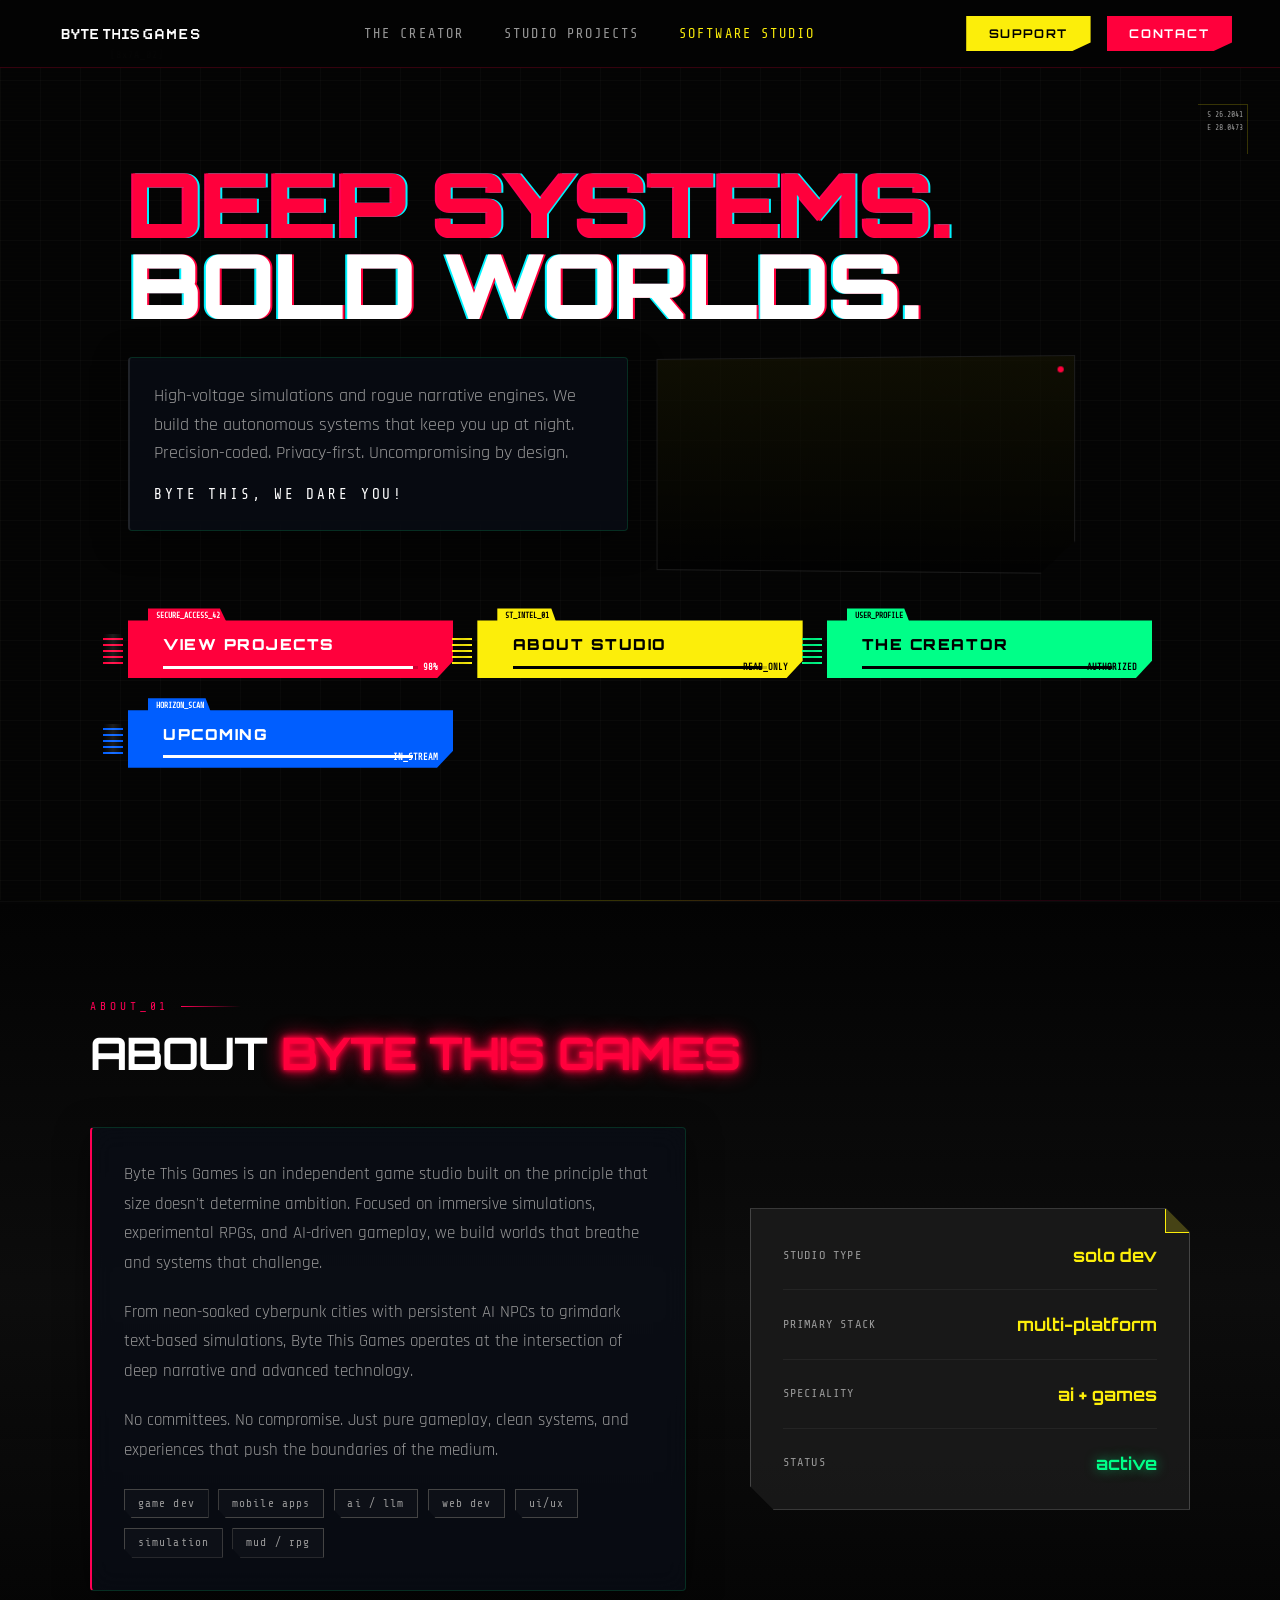
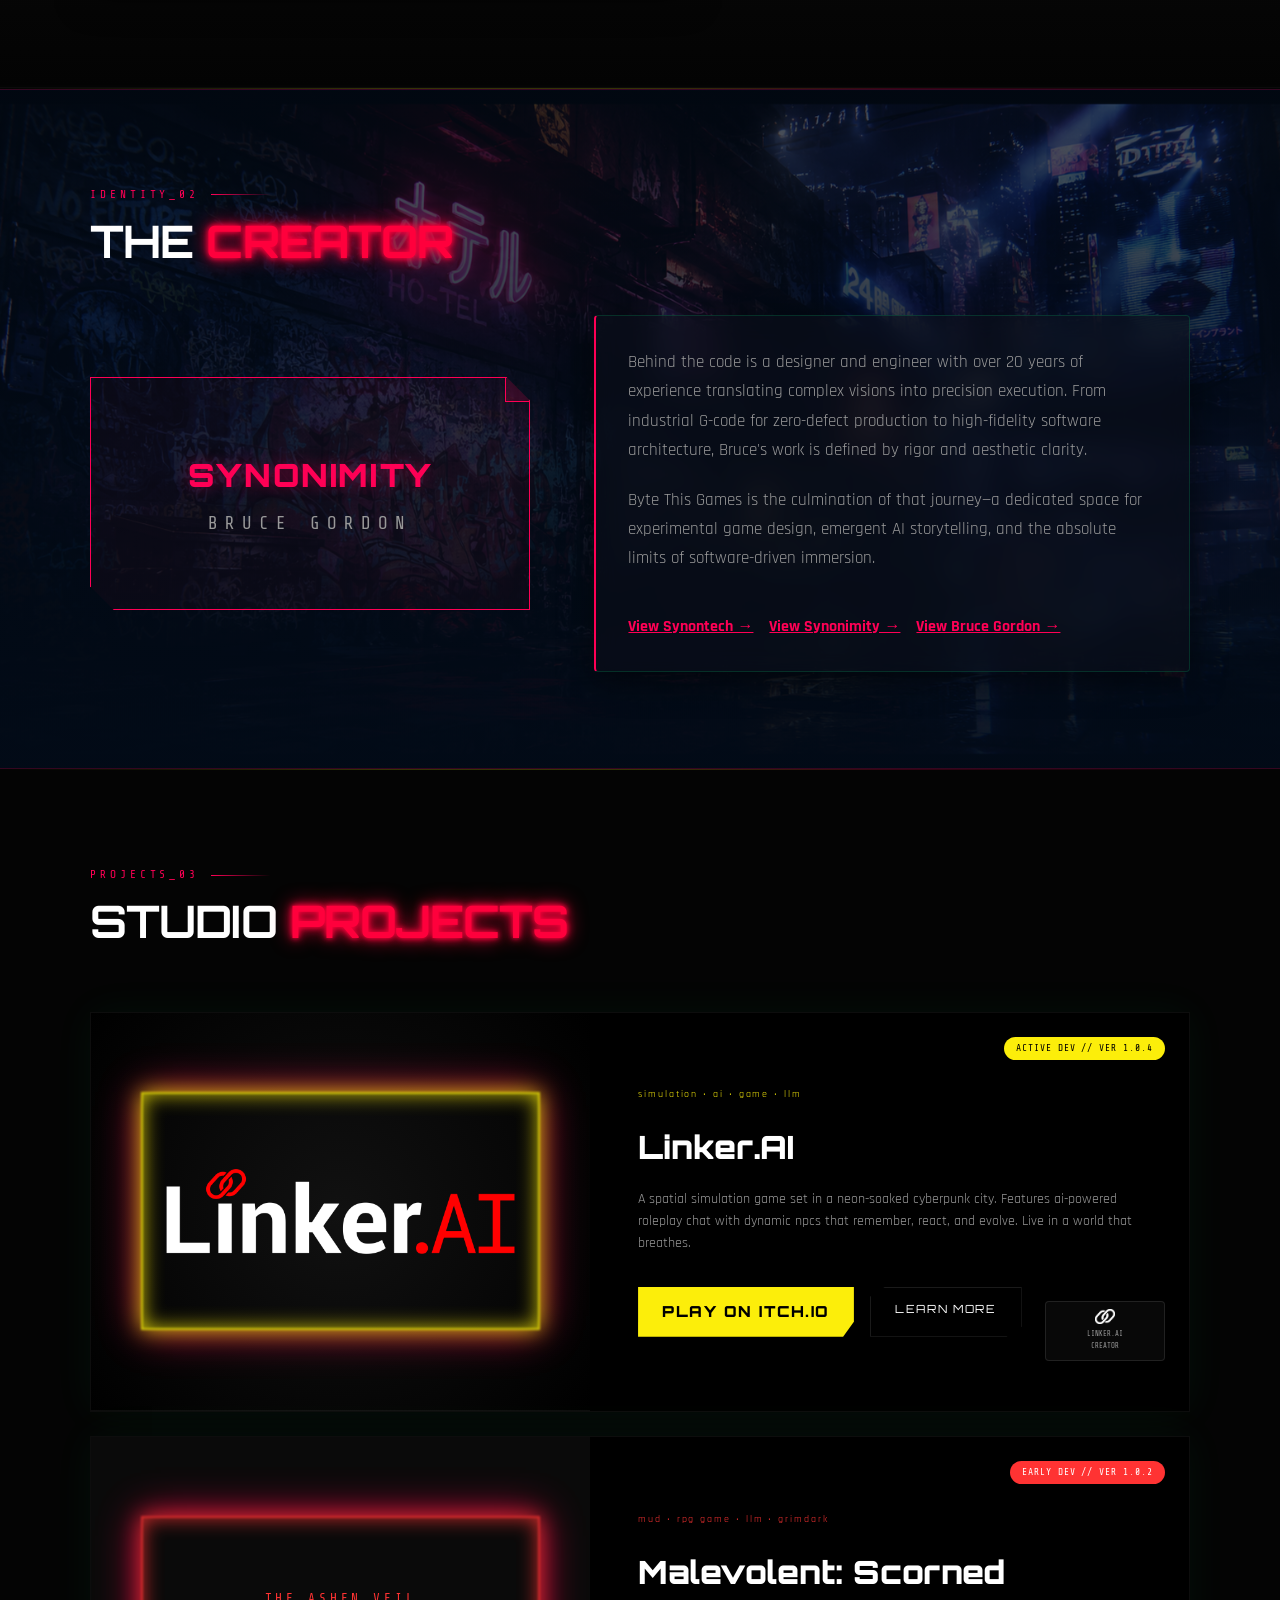
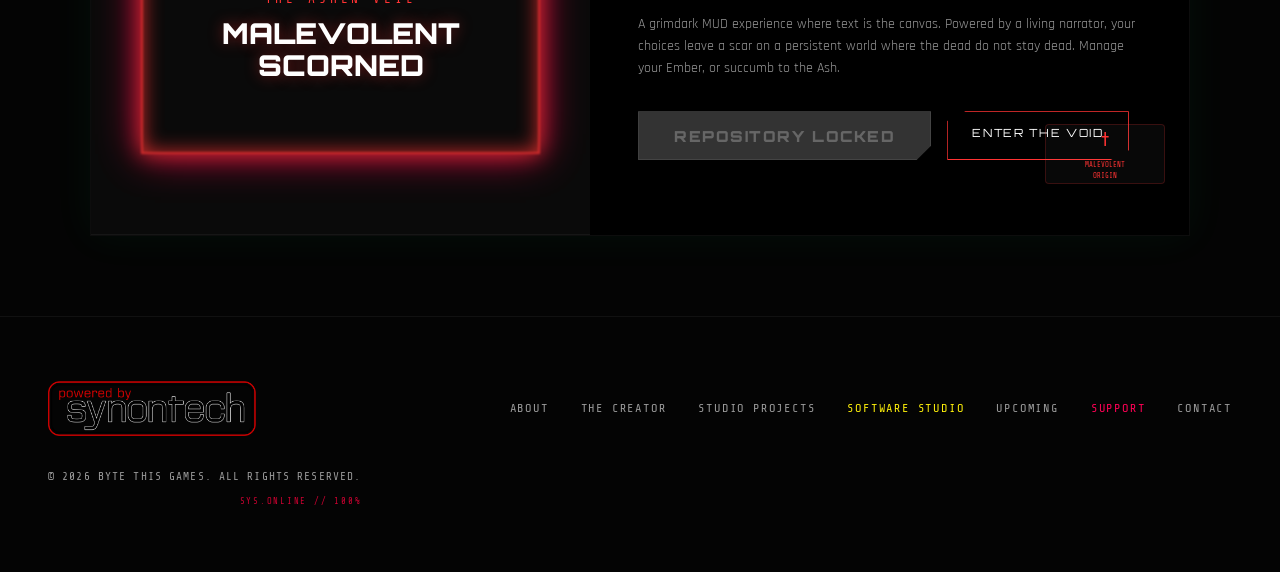
==== index.html @ be879a98 "refactor: replace site logo in footers with Synontech powered-by badge" ====
<!DOCTYPE html>
<html lang="en">

<head>
  <meta charset="UTF-8">
  <meta name="viewport" content="width=device-width, initial-scale=1.0">
  <meta name="description"
    content="Byte This Games is an independent game studio crafting immersive simulations and experimental digital experiences.">
  <meta name="robots" content="index, follow">
  <meta name="google-site-verification" content="googlec090cfde6ae936a4">
  <meta name="theme-color" content="#ff003c">
  <link rel="canonical" href="https://bytethisgames.github.io/">

  <!-- Open Graph / Facebook -->
  <meta property="og:type" content="website">
  <meta property="og:url" content="https://bytethisgames.github.io/">
  <meta property="og:title" content="Byte This Games | immersive digital experiences">
  <meta property="og:description"
    content="Independent game studio crafting immersive simulations and experimental digital experiences.">
  <meta property="og:image" content="https://bytethisgames.github.io/assets/Byte_This/Byte%20This%20Games%20Logo.png">

  <!-- Twitter -->
  <meta property="twitter:card" content="summary_large_image">
  <meta property="twitter:url" content="https://bytethisgames.github.io/">
  <meta property="twitter:title" content="Byte This Games | immersive digital experiences">
  <meta property="twitter:description"
    content="Independent game studio crafting immersive simulations and experimental digital experiences.">
  <meta property="twitter:image" content="https://bytethisgames.github.io/assets/Byte_This/Byte%20This%20Games%20Logo.png">

  <title>Byte This Games | immersive digital experiences</title>

  <script type="application/ld+json">
  {
    "@context": "https://schema.org",
    "@type": "Organization",
    "name": "Byte This Games",
    "url": "https://bytethisgames.github.io/",
    "logo": "https://bytethisgames.github.io/assets/Byte_This/Byte%20This%20Games%20Logo.png",
    "sameAs": [
      "https://github.com/synontechsa-hub",
      "https://ko-fi.com/synonimity",
      "https://www.patreon.com/c/synontech"
    ]
  }
  </script>
  <script type="application/ld+json">
  {
    "@context": "https://schema.org",
    "@type": "WebSite",
    "name": "Byte This Games",
    "url": "https://bytethisgames.github.io/",
    "description": "Independent game studio crafting immersive simulations and experimental digital experiences."
  }
  </script>

  <!-- Favicon -->
  <link rel="icon" type="image/png" href="assets/Byte_This/Byte%20This%20Games%20Favicon.png">

  <!-- Fonts -->
  <link
    href="https://fonts.googleapis.com/css2?family=Orbitron:wght@400;600;700;900&family=Rajdhani:wght@300;400;500;600&family=Share+Tech+Mono&display=swap"
    rel="stylesheet">

  <!-- Styles (order matters — variables must load first) -->
  <link rel="stylesheet" href="css/variables.css">
  <link rel="stylesheet" href="css/base.css">
  <link rel="stylesheet" href="css/animations.css">
  <link rel="stylesheet" href="css/nav.css">
  <link rel="stylesheet" href="css/hero.css">
  <link rel="stylesheet" href="css/about.css">
  <link rel="stylesheet" href="css/portfolio.css">
  <link rel="stylesheet" href="css/future.css">
  <link rel="stylesheet" href="css/footer.css">
</head>

<body>

  <!-- Global HUD Overlay -->
  <div class="global-hud-container">
    <div class="hud-frame top-right"><span id="user-coords">S 26.2041<br>E 28.0473</span></div>
  </div>

  <!-- Graffiti Decals -->
  <img src="assets/graffiti_pink.png" alt="" class="graffiti-decal graffiti-1">
  <img src="assets/graffiti_yellow.png" alt="" class="graffiti-decal graffiti-2">
  <!-- ══════════════════════════════════════════════
     NAV
═══════════════════════════════════════════════ -->
  <nav>
    <a href="#hero" class="nav-logo">
      <img src="assets/Byte_This/Byte%20This%20Games%20Wordmark%20-%20White%20Text.svg" alt="Byte This Games" class="nav-logo-img" style="height: 22px;">
    </a>

    <ul class="nav-links" id="nav-links">
      <li><a href="#creator">the creator</a></li>
      <li><a href="#portfolio">studio projects</a></li>
      <li><a href="https://synontech.vercel.app/" target="_blank" rel="noopener" style="color: var(--neon-yellow);">software studio</a></li>
      <li class="mobile-only"><a href="https://ko-fi.com/synonimity#" target="_blank" rel="noopener" style="color: var(--neon-yellow);">support</a></li>
      <li class="mobile-only"><a href="#" class="contact-link" style="color: var(--neon-red);">contact</a></li>
    </ul>

    <div class="nav-actions">
      <a href="https://ko-fi.com/synonimity#" target="_blank" rel="noopener" class="nav-cta support-link" style="background: var(--neon-yellow); color: #000; margin-right: 1rem;">support</a>
      <a href="#" class="nav-cta contact-link">contact</a>
    </div>

    <button class="nav-hamburger" id="nav-hamburger" aria-label="Toggle navigation" aria-expanded="false">☰</button>
  </nav>

  <!-- ══════════════════════════════════════════════
     HERO (TACTICAL HUD VERSION)
═══════════════════════════════════════════════ -->
  <section id="hero">
    <div class="hero-grid-bg"></div>
    <div class="hero-data-stream"></div>

    <div class="hero-labels">
      <div class="hud-label top-center">[SYSTEM_ACTIVE] INDEPENDENT DIGITAL STUDIO // EST. 2024</div>
      <div class="hud-label top-left-inner">[8x7A_02]</div>
    </div>

    <div class="hero-content">

      <h1 class="hero-title" data-text="DEEP SYSTEMS. BOLD WORLDS.">
        <span class="line1">DEEP SYSTEMS.</span>
        <span class="line2">BOLD WORLDS.</span>
      </h1>

      <div class="hero-middle-row">
        <div class="hero-desc-block glass-panel" style="padding: 1.5rem;">
          <p class="hero-sub">High-voltage simulations and rogue narrative engines. We build the autonomous systems that keep you up at night. Precision-coded. Privacy-first. Uncompromising by design.</p>
          <p class="hero-manifesto">BYTE THIS, WE DARE YOU!</p>
        </div>

        <div class="hero-video-container">
          <div class="video-frame">
            <video autoplay loop muted playsinline class="hero-video">
              <source src="assets/hero_animation/hero_animation.mp4" type="video/mp4">
            </video>
            <div class="video-overlay"></div>
            <div class="video-brackets"></div>
          </div>
        </div>
      </div>

      <div class="hero-buttons-grid">
        <!-- View Projects -->
        <div class="tactical-btn-wrapper">
          <div class="btn-module-tab" style="background: var(--neon-red); color: #fff;">SECURE_ACCESS_42</div>
          <a href="#portfolio" class="btn-primary-tactical" style="background: var(--neon-red); color: #fff;">
            <span class="btn-text">View projects</span>
            <div class="btn-progress-bar">
              <div class="fill" style="background: #fff;"></div>
            </div>
            <span class="btn-status">98%</span>
          </a>
          <div class="btn-wires" style="background-image: linear-gradient(90deg, transparent 0%, rgba(255,255,255,0.1) 50%, transparent 100%), repeating-linear-gradient(0deg, var(--neon-red) 0, var(--neon-red) 2px, transparent 2px, transparent 6px);"></div>
        </div>

        <!-- About -->
        <div class="tactical-btn-wrapper">
          <div class="btn-module-tab" style="background: var(--neon-yellow); color: #000;">ST_INTEL_01</div>
          <a href="#about" class="btn-primary-tactical" style="background: var(--neon-yellow); color: #000;">
            <span class="btn-text">About Studio</span>
            <div class="btn-progress-bar">
              <div class="fill" style="background: #000;"></div>
            </div>
            <span class="btn-status">READ_ONLY</span>
          </a>
          <div class="btn-wires" style="background-image: linear-gradient(90deg, transparent 0%, rgba(0,0,0,0.1) 50%, transparent 100%), repeating-linear-gradient(0deg, var(--neon-yellow) 0, var(--neon-yellow) 2px, transparent 2px, transparent 6px);"></div>
        </div>

        <!-- Creator -->
        <div class="tactical-btn-wrapper">
          <div class="btn-module-tab" style="background: var(--neon-green); color: #000;">USER_PROFILE</div>
          <a href="#creator" class="btn-primary-tactical" style="background: var(--neon-green); color: #000;">
            <span class="btn-text">The Creator</span>
            <div class="btn-progress-bar">
              <div class="fill" style="background: #000;"></div>
            </div>
            <span class="btn-status">AUTHORIZED</span>
          </a>
          <div class="btn-wires" style="background-image: linear-gradient(90deg, transparent 0%, rgba(0,0,0,0.1) 50%, transparent 100%), repeating-linear-gradient(0deg, var(--neon-green) 0, var(--neon-green) 2px, transparent 2px, transparent 6px);"></div>
        </div>

        <!-- Upcoming -->
        <div class="tactical-btn-wrapper">
          <div class="btn-module-tab" style="background: var(--neon-blue); color: #fff;">HORIZON_SCAN</div>
          <a href="future.html" class="btn-primary-tactical" style="background: var(--neon-blue); color: #fff;">
            <span class="btn-text">Upcoming</span>
            <div class="btn-progress-bar">
              <div class="fill" style="background: #fff;"></div>
            </div>
            <span class="btn-status">IN_STREAM</span>
          </a>
          <div class="btn-wires" style="background-image: linear-gradient(90deg, transparent 0%, rgba(255,255,255,0.1) 50%, transparent 100%), repeating-linear-gradient(0deg, var(--neon-blue) 0, var(--neon-blue) 2px, transparent 2px, transparent 6px);"></div>
        </div>
      </div>
    </div>

  </section>

  <div class="cyber-divider"></div>

  <!-- ══════════════════════════════════════════════
     ABOUT
═══════════════════════════════════════════════ -->
  <section id="about">
    <div class="section-inner">
      <p class="section-tag reveal">About_01</p>
      <h2 class="section-title reveal">About <span>Byte This Games</span></h2>

      <div class="about-grid">
        <div class="about-text reveal glass-panel">
          <p>Byte This Games is an independent game studio built on the principle that size doesn't determine
            ambition. Focused on immersive simulations, experimental RPGs, and AI-driven gameplay, we build
            worlds that breathe and systems that challenge.</p>
          <p>From neon-soaked cyberpunk cities with persistent AI NPCs to grimdark text-based simulations,
            Byte This Games operates at the intersection of deep narrative and advanced technology.</p>
          <p>No committees. No compromise. Just pure gameplay, clean systems, and experiences that
            push the boundaries of the medium.</p>
          <div class="about-skills">
            <span class="skill-tag">game dev</span>
            <span class="skill-tag">mobile apps</span>
            <span class="skill-tag">ai / llm</span>
            <span class="skill-tag">web dev</span>
            <span class="skill-tag">ui/ux</span>
            <span class="skill-tag">simulation</span>
            <span class="skill-tag">mud / rpg</span>
          </div>
        </div>

        <div class="about-visual reveal reveal-delay-2">
          <div class="about-box">
            <div class="metric-row">
              <div class="metric-item">
                <span class="metric-label">studio type</span>
                <span class="metric-value">solo dev</span>
              </div>
              <div class="metric-item">
                <span class="metric-label">primary stack</span>
                <span class="metric-value">multi-platform</span>
              </div>
              <div class="metric-item">
                <span class="metric-label">speciality</span>
                <span class="metric-value">ai + games</span>
              </div>
              <div class="metric-item">
                <span class="metric-label">status</span>
                <span class="metric-value"
                  style="color: #00ff88; text-shadow: 0 0 12px rgba(0, 255, 136, 0.5);">active</span>
              </div>
            </div>
          </div>
        </div>
      </div>
    </div>
  </section>

  <div class="cyber-divider"></div>

  <!-- ══════════════════════════════════════════════
     MEET THE CREATOR
═══════════════════════════════════════════════ -->
  <section id="creator" style="background-image: linear-gradient(rgba(2, 11, 24, 0.7), rgba(2, 11, 24, 0.95)), url('assets/backgrounds/341b473e-d082-44b3-a7e9-deedba5552ca.png'); background-size: cover; background-position: center; border-top: 1px solid rgba(255, 0, 85, 0.2); border-bottom: 1px solid rgba(255, 0, 85, 0.2);">
    <div class="section-inner">
      <p class="section-tag reveal">Identity_02</p>
      <h2 class="section-title reveal">The <span>creator</span></h2>

      <div class="about-grid creator-grid">
        <div class="about-visual reveal">
          <div class="about-box creator-box">
            <div class="creator-identity">
              <div class="creator-handle">Synonimity</div>
              <div class="creator-name">Bruce Gordon</div>
            </div>
          </div>
        </div>

        <div class="about-text reveal reveal-delay-1 glass-panel">
          <p>Behind the code is a designer and engineer with over 20 years of experience translating complex visions
            into precision execution. From industrial G-code for zero-defect production to high-fidelity software
            architecture, Bruce's work is defined by rigor and aesthetic clarity.</p>
          <p>Byte This Games is the culmination of that journey—a dedicated space for experimental game design,
            emergent AI storytelling, and the absolute limits of software-driven immersion.</p>
          <div class="creator-actions">
            <a href="https://synontech.vercel.app/" target="_blank" rel="noopener"
              class="btn-secondary creator-btn">View Synontech &rarr;</a>
            <a href="https://synonimity.vercel.app/" target="_blank" rel="noopener"
              class="btn-secondary creator-btn">View Synonimity &rarr;</a>
            <a href="https://bruce-gordon.vercel.app/" target="_blank" rel="noopener"
              class="btn-secondary creator-btn">View Bruce Gordon &rarr;</a>
          </div>
        </div>
      </div>
    </div>
  </section>

  <div class="cyber-divider"></div>

  <section id="portfolio">
    <div class="section-inner">
      <div class="portfolio-header">
        <div>
          <p class="section-tag reveal">Projects_03</p>
          <h2 class="section-title reveal">Studio <span>projects</span></h2>
        </div>
      </div>

      <div class="portfolio-grid">

        <!-- Linker.AI (Featured Series 2 Card) -->
        <article class="project-card card--featured reveal reveal-delay-1">
          <div class="status-pill">ACTIVE DEV // VER 1.0.4</div>

          <div class="card-banner">
            <img src="assets/LinkerAI/Linker_logo_dark_backgrounds.png" alt="Linker.AI"
              style="width: 70%; position: relative; z-index: 5;">
          </div>

          <div class="card-body">
            <p class="card-type" style="color: var(--neon-yellow);">simulation • ai • game • llm</p>
            <h3 class="card-title">Linker.AI</h3>
            <p class="card-desc">A spatial simulation game set in a neon-soaked cyberpunk city. Features ai-powered
              roleplay chat with dynamic npcs that remember, react, and evolve. Live in a world that breathes.</p>

            <div class="card-footer" style="border-top: none; padding-top: 0;">
              <div style="display:flex; gap: 1rem;">
                <a href="https://synontech.itch.io/linkerai" target="_blank" rel="noopener" class="btn-primary-tactical"
                  style="padding: 0.8rem 1.5rem; font-size: 0.7rem;">
                  <span class="btn-text">PLAY ON ITCH.IO</span>
                </a>
                <a href="linkerai.html" class="btn-secondary-tactical"
                  style="padding: 0.8rem 1.5rem; font-size: 0.7rem;">LEARN MORE</a>
              </div>
            </div>

            <div class="creator-hallmark">
              <img src="assets/LinkerAI/Linker_chain_logo_dark_background.png" alt="" class="hallmark-icon">
              <div class="hallmark-text">LINKER.AI<br>CREATOR</div>
            </div>
          </div>
        </article>

        <!-- Malevolent: Scorned (Featured Series 2 Style) -->
        <article class="project-card card--featured card--pink card--malevolent reveal reveal-delay-3">
          <div class="status-pill" style="background: #FF3333; color: #fff;">EARLY DEV // VER 1.0.2</div>

          <div class="card-banner" style="background: radial-gradient(circle at center, #200, #000);">
            <div style="text-align: center; z-index: 5; position: relative;">
              <span style="font-family: 'Share Tech Mono', monospace; font-size: 0.8rem; color: #FF3333; letter-spacing: 0.3em; display: block; margin-bottom: 0.5rem;">THE ASHEN VEIL</span>
              <h3 style="font-family: 'Orbitron', sans-serif; font-size: 1.8rem; font-weight: 900; color: #fff; text-shadow: 0 0 15px rgba(255, 51, 51, 0.4); margin: 0; line-height: 1.1;">MALEVOLENT<br>SCORNED</h3>
            </div>
          </div>

          <div class="card-body">
            <p class="card-type" style="color: #FF3333;">mud • rpg game • llm • grimdark</p>
            <h3 class="card-title">Malevolent: Scorned</h3>
            <p class="card-desc">A grimdark MUD experience where text is the canvas. Powered by a living narrator, your choices leave a scar on a persistent world where the dead do not stay dead. Manage your Ember, or succumb to the Ash.</p>

            <div class="card-footer" style="border-top: none; padding-top: 0;">
              <div style="display:flex; gap: 1rem;">
                <a href="#" class="btn-primary-tactical" style="background: #333; color: #666; cursor: not-allowed; border: 1px solid #444; pointer-events: none;">
                  <span class="btn-text">REPOSITORY LOCKED</span>
                </a>
                <a href="synquest.html" class="btn-secondary-tactical" style="padding: 0.8rem 1.5rem; font-size: 0.7rem; border-color: #FF3333;">ENTER THE VOID</a>
              </div>
            </div>

            <div class="creator-hallmark" style="border-color: rgba(255, 51, 51, 0.2);">
              <span style="font-family: 'Share Tech Mono', monospace; font-size: 1.2rem; color: #FF3333; margin-bottom: 4px;">†</span>
              <div class="hallmark-text" style="color: #FF3333;">MALEVOLENT<br>ORIGIN</div>
            </div>
          </div>
        </article>

      </div>
    </div>
  </section>



  <!-- ══════════════════════════════════════════════
     FOOTER
═══════════════════════════════════════════════ -->
  <footer>
    <div class="footer-left">
      <img src="assets/Synontech/Powered_by_light_background.png" alt="powered by synontech" class="footer-badge">
    </div>
    <ul class="footer-links">
      <li><a href="#about">about</a></li>
      <li><a href="#creator">the creator</a></li>
      <li><a href="#portfolio">studio projects</a></li>
      <li><a href="https://synontech.vercel.app/" target="_blank" rel="noopener" style="color: var(--neon-yellow);">software studio</a></li>
      <li><a href="future.html">upcoming</a></li>
      <li><a href="https://ko-fi.com/synonimity#" target="_blank" rel="noopener"
          style="color: var(--neon-pink);">support</a></li>
      <li><a href="#" class="contact-link">contact</a></li>
    </ul>
    <div class="footer-copy">
      <span>&copy; <span id="current-year">2026</span> Byte This Games. all rights reserved.</span>
      <span class="sys-status">SYS.ONLINE // 100%</span>
    </div>
  </footer>

  <script src="js/analytics.js" defer></script>
  <script src="js/main.js" defer></script>
</body>

</html>
---- css/variables.css ----
/* ============================================================
   BYTE THIS GAMES — Brand Identity Variables
   The "Glitch-Red" Tactical Aesthetic
   ============================================================ */

:root {
  /* --- Brand Core (The Pulse) --- */
  --neon-red:     #ff003c; /* Primary Brand Color - "High Voltage" */
  --neon-yellow:  #fcee0a; /* Warning / Alert Color */
  --neon-pink:    #ff0055; /* Glitch / Aberration Accent */

  /* --- Cyber Spectrum --- */
  --neon-cyan:    #00f3ff; /* Data / Processing Blue */
  --neon-blue:    #005eff; /* Deep System Blue */
  --neon-green:   #00ff88; /* Success / Terminal Green */
  --neon-magenta: #ff00ff; /* Sub-level UI Color */

  /* --- Industrial Foundation (Gritty Neutral) --- */
  --black-void:   #040404; /* Absolute Black for high contrast */
  --navy-deep:    #020b18; /* Depth shadow */
  --concrete:     #121212; /* Dark panel base */
  --gunmetal:     #222222; /* Lighter panel highlights */
  --steel:        #444444; /* Borders and dividers */

  /* --- Functional Assignments (The Pivot to Red) --- */
  --primary:      var(--neon-red);    /* Swapped from Yellow to Red */
  --secondary:    var(--neon-yellow); /* Swapped from Red to Yellow */
  --accent:       var(--neon-pink);

  --bg-main:      var(--black-void);
  --bg-card:      rgba(15, 15, 15, 0.95);
  --text-main:    #f5f5f5; /* Brightened for contrast against Red */
  --text-dim:     #999999;

  /* --- Tactical Glows & FX --- */
  --glow-red:     0 0 12px rgba(255, 0, 60, 0.6), 0 0 25px rgba(255, 0, 60, 0.3);
  --glow-yellow:  0 0 10px rgba(252, 238, 10, 0.4);
  --glow-cyan:    0 0 10px rgba(0, 243, 255, 0.4);
  --glow-pink:    0 0 15px rgba(255, 0, 85, 0.4);

  /* --- Borders & Geometry --- */
  --border-main:  1px solid rgba(255, 255, 255, 0.08);
  --border-neon:  1px solid var(--primary); /* Now follows Neon Red */
  --glass-panel:  blur(10px) saturate(180%);
}
---- css/base.css ----
/* ============================================================
   synontech — base
   Reset, body, ambient effects, shared section styles, divider.
   ============================================================ */

*, *::before, *::after {
  margin: 0;
  padding: 0;
  box-sizing: border-box;
}

html {
  scroll-behavior: smooth;
}

body {
  background-color: var(--bg-main);
  background-image: linear-gradient(rgba(2, 11, 24, 0.85), rgba(2, 11, 24, 0.95)), url('../assets/backgrounds/nCZX7Wy4do1kuJV8mgvl--0--Dleii.webp');
  background-attachment: fixed;
  background-size: cover;
  background-position: center;
  color: var(--text-main);
  font-family: 'Rajdhani', sans-serif;
  font-size: 16px;
  line-height: 1.6;
  overflow-x: hidden;
}

/* ── Star Field (The 'Dull' foundation) ── */
body::before {
  content: '';
  position: fixed;
  inset: 0;
  background-image:
    radial-gradient(1px 1px at 10%  15%, rgba(255,255,255,0.2) 0%, transparent 100%),
    radial-gradient(1px 1px at 30%  45%, rgba(255,255,255,0.1) 0%, transparent 100%),
    radial-gradient(1.5px 1.5px at 50%  20%, rgba(252, 238, 10, 0.1) 0%, transparent 100%),
    radial-gradient(1px 1px at 70%  60%, rgba(255,255,255,0.1) 0%, transparent 100%),
    radial-gradient(1px 1px at 85%  30%, rgba(252, 238, 10, 0.1) 0%, transparent 100%);
  pointer-events: none;
  z-index: 0;
}

/* ── Scanlines & Noise (The 'Gritty' layer) ── */
body::after {
  content: '';
  position: fixed;
  inset: 0;
  background:
    repeating-linear-gradient(
      0deg,
      transparent,
      transparent 2px,
      rgba(0, 0, 0, 0.15) 2px,
      rgba(0, 0, 0, 0.15) 4px
    ),
    radial-gradient(circle at center, transparent, rgba(0,0,0,0.4));
  pointer-events: none;
  z-index: 1;
}

/* ── Sections ── */
section {
  position: relative;
  z-index: 2;
  padding: 6rem 3rem;
}

@media (max-width: 768px) {
  section {
    padding: 4rem 1.5rem;
  }
}

.section-inner {
  max-width: 1100px;
  margin: 0 auto;
}

/* ── Glass Panel HUD ── */
.glass-panel {
  background: rgba(10, 15, 25, 0.65);
  backdrop-filter: blur(12px);
  -webkit-backdrop-filter: blur(12px);
  border: 1px solid rgba(0, 255, 136, 0.15);
  border-left: 2px solid var(--accent);
  padding: 2rem;
  border-radius: 4px;
  box-shadow: 0 8px 32px rgba(0, 0, 0, 0.5);
}

.section-tag {
  font-family: 'Share Tech Mono', monospace;
  font-size: 0.7rem;
  letter-spacing: 0.35em;
  color: var(--accent);
  margin-bottom: 0.75rem;
  display: flex;
  align-items: center;
  gap: 0.75rem;
  text-transform: uppercase;
}

.section-tag::after {
  content: '';
  height: 1px;
  width: 60px;
  background: linear-gradient(90deg, var(--accent), transparent);
  display: inline-block;
}

.kerfsuite-page .section-tag::after {
  background: linear-gradient(90deg, var(--ks-orange), transparent);
}

.section-title {
  font-family: 'Orbitron', monospace;
  font-size: clamp(1.8rem, 4vw, 2.8rem);
  font-weight: 700;
  color: #fff;
  margin-bottom: 1rem;
  line-height: 1.15;
  text-transform: uppercase;
  letter-spacing: -0.02em;
}

.section-title span {
  color: var(--primary);
  text-shadow: 0 0 5px var(--primary), 0 0 10px var(--primary), 0 0 20px var(--primary);
  animation: neon-flicker 4s infinite alternate;
}

@keyframes neon-flicker {
  0%, 19%, 21%, 23%, 25%, 54%, 56%, 100% {
    opacity: 1;
    text-shadow: 0 0 5px var(--primary), 0 0 10px var(--primary), 0 0 20px var(--primary);
  }
  20%, 24%, 55% {
    opacity: 0.4;
    text-shadow: none;
  }
}

/* ── Cyber Divider ── */
.cyber-divider {
  position: relative;
  z-index: 2;
  height: 1px;
  background: linear-gradient(
    90deg,
    transparent,
    rgba(252, 238, 10, 0.2) 30%,
    rgba(252, 238, 10, 0.2) 50%,
    rgba(255, 0, 85, 0.2) 70%,
    transparent
  );
  margin: 0;
}

/* ── HUD Global Wrap ── */
.global-hud-container {
  position: fixed;
  inset: 6.5rem 2rem 4rem; /* Large top margin to clear nav */
  pointer-events: none;
  z-index: 50; /* Below nav (z-100) */
}

.hud-frame {
  position: absolute;
  width: 50px;
  height: 50px;
  border: 1px solid rgba(252, 238, 10, 0.2);
  font-family: 'Share Tech Mono', monospace;
  font-size: 0.5rem;
  color: var(--text-dim);
  padding: 4px;
  text-transform: uppercase;
}

.hud-frame.top-left { display: none; }
.hud-frame.top-right { top: 0; right: 0; border-left: none; border-bottom: none; text-align: right; }
.hud-frame.bottom-left { display: none; }
.hud-frame.bottom-right { display: none; }

.hud-frame.bottom-right::after {
  content: '';
  position: absolute;
  bottom: 8px; right: 8px;
  width: 15px; height: 15px;
  background: var(--neon-yellow);
  clip-path: polygon(50% 0%, 100% 50%, 50% 100%, 0% 50%);
  opacity: 0.3;
}

.hud-label {
  position: absolute;
  font-family: 'Share Tech Mono', monospace;
  font-size: 0.6rem;
  color: var(--text-dim);
  letter-spacing: 0.1em;
  opacity: 0.6;
}

@media (max-width: 768px) {
  .hud-frame { width: 40px; height: 40px; }
  .hud-frame span { display: none; }
}

/* ── Graffiti Decals ── */
.graffiti-decal {
  position: absolute;
  z-index: 1; /* Below content, above background */
  pointer-events: none;
  mix-blend-mode: screen; /* Helps blend the black background of generated images */
  opacity: 0.6;
  filter: contrast(1.2) drop-shadow(0 0 10px rgba(255, 0, 85, 0.5));
}

.graffiti-1 {
  top: 15%;
  right: 5%;
  width: 300px;
  transform: rotate(15deg);
}

.graffiti-2 {
  top: 45%;
  left: -5%;
  width: 400px;
  transform: rotate(-10deg);
  filter: contrast(1.2) drop-shadow(0 0 10px rgba(252, 238, 10, 0.5));
}
---- css/animations.css ----
/* ============================================================
   synontech — animations
   Keyframes, scroll-reveal classes, responsive overrides.
   ============================================================ */

/* ── Keyframes ── */
@keyframes fadeUp {
  from { opacity: 0; transform: translateY(24px); }
  to   { opacity: 1; transform: translateY(0); }
}

@keyframes pulse {
  0%, 100% { opacity: 1; }
  50%       { opacity: 0.3; }
}

/* Fixed: was using an en-dash (–) instead of a comma which broke the rule */
@keyframes glitch {
  0%        { clip-path: inset(0 0 100% 0); }
  10%       { clip-path: inset(10% 0 85% 0); transform: translateX(4px); }
  20%       { clip-path: inset(30% 0 60% 0); transform: translateX(-4px); }
  30%       { clip-path: inset(55% 0 35% 0); transform: translateX(2px); }
  40%       { clip-path: inset(75% 0 15% 0); transform: translateX(-2px); }
  50%       { clip-path: inset(90% 0 5% 0);  transform: translateX(0); }
  60%, 100% { clip-path: inset(0 0 100% 0); }
}

/* ── Scroll Reveal ── */
.reveal {
  opacity: 0;
  transform: translateY(30px);
  transition: opacity 0.7s ease, transform 0.7s ease;
}

.reveal.visible {
  opacity: 1;
  transform: translateY(0);
}

.reveal-delay-1 { transition-delay: 0.1s; }
.reveal-delay-2 { transition-delay: 0.2s; }
.reveal-delay-3 { transition-delay: 0.3s; }
.reveal-delay-4 { transition-delay: 0.4s; }

/* ── Global mobile overrides ── */
@media (max-width: 768px) {
  section { padding: 4rem 1.5rem; }
}
---- css/nav.css ----
/* ============================================================
   synontech — navigation
   Top nav bar, logo, links, CTA, mobile hamburger.
   ============================================================ */

nav {
  position: fixed;
  top: 0; left: 0; right: 0;
  z-index: 100;
  display: flex;
  align-items: center;
  justify-content: space-between;
  padding: 1rem 3rem;
  background: rgba(4, 4, 4, 0.9);
  backdrop-filter: blur(15px);
  border-bottom: 1px solid rgba(255, 0, 60, 0.2);
}

.nav-logo {
  display: flex;
  align-items: center;
  text-decoration: none;
}

.nav-logo-img {
  height: 22px; /* Precision height for wordmark */
  width: auto;
  transition: all 0.3s ease;
}

.nav-logo:hover .nav-logo-img {
  filter: drop-shadow(0 0 12px var(--neon-red));
}

.nav-actions {
  display: flex;
  align-items: center;
}

.nav-links {
  display: flex;
  gap: 2.5rem;
  list-style: none;
}

.nav-links a {
  color: var(--text-dim);
  text-decoration: none;
  font-family: 'Share Tech Mono', monospace;
  font-weight: 400;
  font-size: 0.85rem;
  letter-spacing: 0.15em;
  transition: all 0.3s cubic-bezier(0.165, 0.84, 0.44, 1);
  text-transform: uppercase;
}

.nav-links a:hover {
  color: var(--neon-red);
  text-shadow: 0 0 12px rgba(255, 0, 60, 0.8);
}

.nav-cta {
  font-family: 'Orbitron', monospace;
  font-weight: 700;
  font-size: 0.75rem;
  letter-spacing: 0.15em;
  color: #fff;
  background: var(--neon-red);
  padding: 0.5rem 1.4rem;
  text-decoration: none;
  transition: all 0.2s;
  position: relative;
  clip-path: polygon(0 0, 100% 0, 100% 75%, 85% 100%, 0 100%);
  text-transform: uppercase;
}

.nav-cta:hover {
  transform: translate(2px, -2px);
  box-shadow: var(--glow-red);
}

/* ── Hamburger (mobile only) ── */
.nav-hamburger {
  display: none;
  background: transparent;
  border: 1px solid var(--neon-red);
  color: var(--neon-red);
  font-size: 1.2rem;
  line-height: 1;
  padding: 0.35rem 0.65rem;
  cursor: pointer;
  clip-path: polygon(4px 0%, 100% 0%, calc(100% - 4px) 100%, 0% 100%);
  transition: background 0.2s, box-shadow 0.2s;
}

.nav-hamburger:hover {
  background: rgba(255, 0, 60, 0.08);
  box-shadow: var(--glow-red);
}

.nav-links li.mobile-only {
  display: none;
}

/* ── Mobile breakpoint ── */
@media (max-width: 768px) {
  nav {
    padding: 1rem 1.5rem;
  }

  .nav-cta {
    display: none;
  }

  .nav-hamburger {
    display: block;
  }

  .nav-links {
    display: none;
    width: 100%;
    flex-direction: column;
    gap: 0;
    padding: 0.5rem 0 0.75rem;
    border-top: 1px solid rgba(255, 0, 60, 0.1);
    order: 3;
  }

  .nav-links li.mobile-only {
    display: block;
  }

  .nav-links.open {
    display: flex;
  }

  .nav-links li a {
    display: block;
    padding: 0.8rem 0;
  }
}
---- css/hero.css ----
/* ============================================================
   synontech — hero (TACTICAL HUD VERSION)
   ============================================================ */

#hero {
  position: relative;
  z-index: 2;
  min-height: 100vh;
  display: flex;
  flex-direction: column;
  align-items: center;
  justify-content: center;
  text-align: left; /* Shifted to left for asymmetry */
  padding: 6rem 10% 4rem;
  overflow: hidden;
  background: var(--black-void);
}

.hero-content {
  position: relative;
  z-index: 5;
  width: 100%;
  max-width: 1200px;
}

/* ── HUD Layer (Moved to base.css for global use) ── */
.hero-hud-container {
  position: absolute;
  inset: 2rem;
  pointer-events: none;
  z-index: 10;
}

/* ── Hero Specific Labels ── */
.hero-labels {
  position: absolute;
  inset: 0;
  pointer-events: none;
  z-index: 15;
}

.hud-label.top-center {
  top: 1.5rem;
  left: 50%;
  transform: translateX(-50%);
  background: var(--black-void);
  padding: 0 1rem;
  white-space: nowrap;
}

.hud-label.top-left-inner {
  top: 3rem;
  left: 110px;
}

/* ── Grid & Data Stream ── */
.hero-grid-bg {
  position: absolute;
  inset: 0;
  background-image:
    linear-gradient(rgba(255, 255, 255, 0.02) 1px, transparent 1px),
    linear-gradient(90deg, rgba(255, 255, 255, 0.02) 1px, transparent 1px);
  background-size: 40px 40px;
}

.hero-data-stream {
  position: absolute;
  inset: 0;
  opacity: 0.05;
  pointer-events: none;
  background-image:
    linear-gradient(rgba(252, 238, 10, 0.1) 1px, transparent 1px),
    linear-gradient(90deg, rgba(252, 238, 10, 0.1) 1px, transparent 1px);
  background-size: 100% 4px;
  animation: dataStream 30s linear infinite;
}

@keyframes dataStream {
  from { background-position: 0 0; }
  to { background-position: 0 1000px; }
}

/* ── Title (Chromatic Aberration & Pulse) ── */
.hero-title {
  font-family: 'Orbitron', monospace;
  font-size: clamp(2.2rem, 7vw, 6rem);
  font-weight: 900;
  line-height: 0.9;
  letter-spacing: -0.02em;
  margin-bottom: 2rem;
  color: #fff;
  position: relative;
}

.hero-title .line1 {
  color: var(--neon-red);
  text-shadow: 2px 0 var(--neon-cyan), -2px 0 var(--neon-pink);
  display: block;
}

.hero-title .line2 {
  color: #fff;
  text-shadow: 2px 0 var(--neon-red), -2px 0 var(--neon-cyan);
  display: block;
}

/* ── Sub & Manifesto ── */
.hero-eyebrow {
  font-family: 'Share Tech Mono', monospace;
  font-size: 0.8rem;
  color: var(--neon-yellow);
  margin-bottom: 1.5rem;
  line-height: 1.4;
}

/* ── Middle Row (Asymmetric Layout) ── */
.hero-middle-row {
  display: flex;
  justify-content: flex-start;
  align-items: flex-start;
  gap: 1.5rem;
  margin-bottom: 3rem; /* Reduced from 4rem */
}

/* ── Tactical Buttons Grid ── */
.hero-buttons-grid {
  display: grid;
  grid-template-columns: repeat(auto-fit, minmax(280px, 1fr));
  gap: 2rem 1.5rem; /* Reduced gap */
  width: 100%;
  max-width: 1200px;
}

.hero-desc-block {
  border-left: 2px solid rgba(255,255,255,0.1);
  padding-left: 2rem;
  max-width: 500px;
}

.hero-video-container {
  flex: 0 0 420px; /* Increased to ~420px (15% more from original 370px target) */
  opacity: 0;
  animation: fadeUp 0.8s 0.6s ease forwards;
  position: relative;
}

.video-frame {
  position: relative;
  border: 1px solid rgba(255, 255, 255, 0.1);
  background: rgba(0,0,0,0.6);
  padding: 4px;
  clip-path: polygon(0 0, 100% 0, 100% 85%, 92% 100%, 0 100%);
  box-shadow: 0 0 20px rgba(0, 0, 0, 0.5);
  transform: perspective(1000px) rotateY(-5deg); /* Subtle tactical tilt */
}

.video-frame::before {
  content: 'LIVE_FEED // TRK_042';
  position: absolute;
  top: -18px;
  left: 0;
  font-family: 'Share Tech Mono', monospace;
  font-size: 0.5rem;
  color: var(--neon-pink);
  letter-spacing: 0.1em;
}

.video-frame::after {
  content: '';
  position: absolute;
  top: 10px;
  right: 10px;
  width: 6px;
  height: 6px;
  background: var(--neon-red);
  border-radius: 50%;
  animation: blink 1s infinite;
  z-index: 10;
}

@keyframes blink {
  0%, 100% { opacity: 1; }
  50% { opacity: 0; }
}

.hero-video {
  width: 100%;
  height: auto;
  display: block;
  mix-blend-mode: screen; /* Makes black backgrounds transparent for that hologram look */
  filter: contrast(1.1) brightness(1.2) saturate(1.2);
}

.video-overlay {
  position: absolute;
  inset: 0;
  background: linear-gradient(rgba(252, 238, 10, 0.05), transparent);
  pointer-events: none;
}

.video-brackets::before, .video-brackets::after {
  content: '';
  position: absolute;
  width: 20px;
  height: 20px;
  border: 1px solid var(--neon-pink);
  pointer-events: none;
}

.video-brackets::before { top: -2px; left: -2px; border-right: none; border-bottom: none; }
.video-brackets::after { bottom: -2px; right: -2px; border-left: none; border-top: none; }

.hero-sub {
  font-size: 1.1rem;
  color: var(--text-dim);
  margin-bottom: 1rem;
}

.hero-manifesto {
  font-family: 'Share Tech Mono', monospace;
  font-size: 0.9rem;
  letter-spacing: 0.2em;
  color: #fff;
}

/* View Projects Button */
.tactical-btn-wrapper {
  position: relative;
}

.btn-module-tab {
  position: absolute;
  top: -12px;
  left: 20px;
  background: var(--neon-yellow);
  color: #000;
  font-family: 'Share Tech Mono', monospace;
  font-size: 0.5rem;
  padding: 2px 8px;
  font-weight: 900;
  clip-path: polygon(0 0, 90% 0, 100% 100%, 0% 100%);
  z-index: 2;
}

.btn-primary-tactical {
  display: flex;
  flex-direction: column;
  background: var(--neon-yellow);
  color: #000;
  padding: 0.8rem 2.2rem 0.6rem; /* Reduced padding */
  text-decoration: none;
  clip-path: polygon(0 0, 100% 0, 100% 70%, 95% 100%, 0 100%);
  position: relative;
  transition: transform 0.2s;
}

.btn-primary-tactical:hover {
  transform: translate(4px, -4px);
  box-shadow: -4px 4px 0 var(--black-void), -8px 8px 0 var(--neon-pink);
}

.btn-primary-tactical .btn-text {
  font-family: 'Orbitron', monospace;
  font-weight: 900;
  text-transform: uppercase;
  letter-spacing: 0.1em;
  font-size: 0.95rem; /* Reduced from 1.1rem */
}

.btn-progress-bar {
  width: 100%;
  height: 3px;
  background: rgba(0,0,0,0.2);
  margin-top: 8px;
}

.btn-progress-bar .fill {
  width: 98%;
  height: 100%;
  background: #000;
}

.btn-status {
  position: absolute;
  right: 15px;
  bottom: 4px;
  font-family: 'Share Tech Mono', monospace;
  font-size: 0.55rem;
  font-weight: 900;
}

.btn-wires {
  position: absolute;
  left: -25px;
  top: 50%;
  width: 20px;
  height: 30px;
  background-image:
    linear-gradient(90deg, transparent 0%, rgba(255,255,255,0.1) 50%, transparent 100%),
    repeating-linear-gradient(0deg, var(--neon-yellow) 0, var(--neon-yellow) 2px, transparent 2px, transparent 6px);
  transform: translateY(-50%);
}

/* About Button */
.init-wrapper {
  display: flex;
  align-items: center;
  gap: 1rem;
}

.init-tag {
  font-family: 'Share Tech Mono', monospace;
  font-size: 0.7rem;
  color: var(--text-dim);
}

.btn-secondary-tactical {
  font-family: 'Orbitron', monospace;
  color: #fff;
  text-decoration: none;
  text-transform: uppercase;
  letter-spacing: 0.15em;
  font-size: 0.85rem;
  border: 1px solid rgba(255,255,255,0.1);
  padding: 0.8rem 2rem;
  clip-path: polygon(0 20%, 10% 0, 100% 0, 100% 80%, 90% 100%, 0 100%);
  transition: all 0.3s;
}

.btn-secondary-tactical:hover {
  background: rgba(255,255,255,0.05);
  border-color: var(--neon-yellow);
}

/* ── Stats ── */
.hero-stats {
  position: absolute;
  bottom: 3rem;
  right: 10%;
  display: flex;
  gap: 4rem;
}

.stat-num {
  font-family: 'Orbitron', monospace;
  font-size: 1.8rem;
  font-weight: 900;
  color: var(--neon-yellow);
  display: block;
}

.stat-label {
  font-family: 'Share Tech Mono', monospace;
  font-size: 0.6rem;
  color: var(--text-dim);
  text-transform: uppercase;
  letter-spacing: 0.1em;
}

/* ── Mobile ── */
@media (max-width: 768px) {
  #hero { padding: 8rem 1.5rem 4rem; text-align: center; }
  .hero-hud-container { inset: 1rem; }
  .hero-middle-row { flex-direction: column; align-items: center; gap: 2rem; }
  .hero-desc-block { border-left: none; padding-left: 0; }
  .hero-video-container { max-width: 100%; }
  .hero-buttons-grid { grid-template-columns: 1fr; gap: 4rem; justify-items: center; }
  .hero-stats { position: relative; bottom: 0; right: 0; margin-top: 4rem; justify-content: center; }
}
---- css/about.css ----
/* ============================================================
   synontech — about
   About section, two-column grid, metrics box, skill tags.
   ============================================================ */

#about {
  background: linear-gradient(180deg, transparent, rgba(26, 26, 26, 0.4) 50%, transparent);
  border-top: 1px solid rgba(255, 255, 255, 0.03);
  border-bottom: 1px solid rgba(255, 255, 255, 0.03);
}

/* ── Grid layout ── */
.about-grid {
  display: flex;
  flex-direction: row;
  gap: 4rem;
  align-items: center;
  margin-top: 3rem;
}

/* Ensure boxes and text share space reasonably */
.about-text {
  flex: 1.2;
}

.about-visual {
  flex: 1;
  position: relative;
  min-width: 300px;
}

/* ── Mobile Overhaul ── */
@media (max-width: 992px) {
  .about-grid {
    flex-direction: column;
    gap: 3rem;
    text-align: center;
  }

  .about-grid.creator-grid {
    flex-direction: column-reverse; /* Put identity box above text on mobile */
  }

  .about-text {
    width: 100%;
  }

  .about-visual {
    width: 100%;
    max-width: 450px;
    margin: 0 auto;
  }

  .about-skills {
    justify-content: center;
  }
}

/* ── Text column ── */
.about-text p {
  color: var(--text-dim);
  font-size: 1.05rem;
  line-height: 1.75;
  margin-bottom: 1.25rem;
  font-weight: 400;
}

.about-text p strong {
  color: var(--neon-yellow);
  font-weight: 600;
}

.about-skills {
  display: flex;
  flex-wrap: wrap;
  gap: 0.6rem;
  margin-top: 1.5rem;
}

.skill-tag {
  font-family: 'Share Tech Mono', monospace;
  font-size: 0.7rem;
  letter-spacing: 0.1em;
  color: var(--text-dim);
  border: 1px solid var(--steel);
  padding: 0.3rem 0.8rem;
  background: rgba(255, 255, 255, 0.02);
  clip-path: polygon(0 0, 100% 0, 100% 100%, 8px 100%, 0 70%);
  transition: all 0.3s ease;
}

.skill-tag:hover {
  color: var(--neon-yellow);
  border-color: var(--neon-yellow);
  background: rgba(252, 238, 10, 0.05);
}

/* ── Visual column ── */
.about-visual {
  position: relative;
}

.about-box {
  background: rgba(26, 26, 26, 0.9);
  border: 1px solid var(--steel);
  padding: 2rem;
  position: relative;
  clip-path: polygon(0 0, calc(100% - 24px) 0, 100% 24px, 100% 100%, 24px 100%, 0 calc(100% - 24px));
}

.about-box::before {
  content: '';
  position: absolute;
  top: 0; right: 0;
  width: 24px; height: 24px;
  border-bottom: 1px solid var(--neon-yellow);
  border-left: 1px solid var(--neon-yellow);
  background: rgba(252, 238, 10, 0.2);
}

/* ── Metrics ── */
.metric-row {
  display: flex;
  flex-direction: column;
  gap: 1.25rem;
}

.metric-item {
  display: flex;
  justify-content: space-between;
  align-items: center;
  padding-bottom: 1.25rem;
  border-bottom: 1px solid rgba(255, 255, 255, 0.05);
}

.metric-item:last-child {
  border-bottom: none;
  padding-bottom: 0;
}

.metric-label {
  font-family: 'Share Tech Mono', monospace;
  font-size: 0.75rem;
  letter-spacing: 0.1em;
  color: var(--text-dim);
  text-transform: uppercase;
}

.metric-value {
  font-family: 'Orbitron', monospace;
  font-size: 1.1rem;
  font-weight: 700;
  color: var(--neon-yellow);
}

/* ── Creator Section Overrides ── */
.creator-grid {
  align-items: center;
}

.creator-box {
  border-color: var(--neon-pink);
  background: rgba(255, 0, 85, 0.03);
}

.creator-box::before {
  border-bottom-color: var(--neon-pink);
  border-left-color: var(--neon-pink);
  background: rgba(255, 0, 85, 0.15);
}

.creator-identity {
  text-align: center;
  padding: 2.5rem 0;
}

.creator-handle {
  font-family: 'Orbitron', sans-serif;
  font-size: 2rem;
  font-weight: 900;
  color: var(--neon-pink);
  text-shadow: 0 0 15px rgba(255, 0, 85, 0.4);
  margin-bottom: 0.5rem;
  text-transform: uppercase;
  letter-spacing: 0.05em;
}

.creator-name {
  font-family: 'Share Tech Mono', sans-serif;
  font-size: 1.1rem;
  letter-spacing: 0.4em;
  color: var(--text-dim);
  text-transform: uppercase;
}

.creator-actions {
  display: flex;
  flex-wrap: wrap;
  gap: 1rem;
  margin-top: 2.5rem;
}

.creator-btn {
  border-color: var(--neon-pink);
  color: var(--neon-pink);
  font-weight: 700;
}

.creator-btn:hover {
  background: rgba(255, 0, 85, 0.1);
  box-shadow: var(--glow-pink);
  color: var(--neon-pink);
}
---- css/portfolio.css ----
/* ============================================================
   synontech — portfolio
   Project card grid, card anatomy, colour variants.
   ============================================================ */

#portfolio {
  padding-bottom: 5rem;
}

.portfolio-header {
  display: flex;
  justify-content: space-between;
  align-items: flex-end;
  margin-bottom: 3rem;
  flex-wrap: wrap;
  gap: 1rem;
}

.portfolio-grid {
  display: grid;
  grid-template-columns: repeat(auto-fill, minmax(250px, 1fr)); /* Reduced from 280px for mobile safety */
  gap: 1.5rem;
}

/* ── Card base (High-Fidelity Pass) ── */
.project-card {
  background: #000;
  border: 1px solid rgba(255, 255, 255, 0.05);
  position: relative;
  overflow: hidden;
  transition: all 0.4s cubic-bezier(0.175, 0.885, 0.32, 1.275);
  display: flex;
  flex-direction: column;
  height: 100%;
}

.project-card:hover {
  border-color: rgba(255, 255, 255, 0.2);
  transform: translateY(-8px);
  box-shadow: 0 10px 40px rgba(0, 0, 0, 0.8);
}

.card-banner {
  height: 140px; /* Mini-banner area */
  width: 100%;
  position: relative;
  background: #0a0a0a;
  display: flex;
  align-items: center;
  justify-content: center;
  border-bottom: 1px solid rgba(255, 255, 255, 0.05);
}

.card-body {
  padding: 1.75rem;
  flex-grow: 1;
  display: flex;
  flex-direction: column;
}

.card-title {
  font-family: 'Orbitron', monospace;
  font-size: 1.25rem;
  font-weight: 900;
  color: #fff;
  margin-bottom: 0.5rem;
}

.card-type {
  font-size: 0.6rem;
  letter-spacing: 0.2em;
  color: var(--neon-yellow);
  margin-bottom: 1.25rem;
}

.card-desc {
  font-size: 0.85rem;
  color: var(--text-dim);
  line-height: 1.6;
  margin-bottom: 2rem;
}

.card-footer {
  margin-top: auto;
  border-top: 1px solid rgba(255, 255, 255, 0.05);
  padding-top: 1.25rem;
}

/* Safety Orange (KerfSuite) */
.card--teal:hover { box-shadow: 0 0 30px rgba(255, 102, 0, 0.4); border-color: rgba(255, 102, 0, 0.6); }
.card--teal .card-type { color: #FF6600; }
.card--teal .card-banner::after { border-color: #FF6600; box-shadow: inset 0 0 10px rgba(255, 102, 0, 0.2); }
.card--teal .card-banner { background: #0a0a0a !important; }

/* Safety Red (SynQuest / Malevolent) */
.card--pink:hover { box-shadow: 0 0 30px rgba(255, 51, 51, 0.4); border-color: rgba(255, 51, 51, 0.6); }
.card--pink .card-type { color: #FF3333; }
.card--pink .card-banner::after { border-color: #FF3333; box-shadow: inset 0 0 10px rgba(255, 51, 51, 0.2); }
.card--pink .card-banner { background: #0a0a0a !important; }

/* Gold (SynConvert) */
.card--gold:hover { box-shadow: 0 0 30px rgba(252, 238, 10, 0.1); border-color: rgba(252, 238, 10, 0.3); }

/* Purple (MKVoodoo) */
.card--purple:hover { box-shadow: 0 0 30px rgba(168, 60, 255, 0.4); border-color: rgba(168, 60, 255, 0.6); }
.card--purple .card-banner { background: #0a0a0a !important; }


/* ── Featured "Series 2" Card ── */
.card--featured {
  grid-column: 1 / -1; /* Take full width for the flagship look */
  background: #000;
  border: 1px solid rgba(255, 255, 255, 0.05);
  box-shadow: 0 0 40px rgba(0, 255, 136, 0.05);
  display: grid;
  grid-template-columns: 1fr 1.2fr;
  align-items: center;
  min-height: 400px;
}

.card--featured .card-banner {
  height: 100%;
  position: relative;
  background: radial-gradient(circle at center, #111, #000);
  display: flex;
  align-items: center;
  justify-content: center;
  overflow: hidden;
}

/* The Intense Plasma Glow Frame */
.card--featured .card-banner::after {
  content: '';
  position: absolute;
  width: 80%;
  height: 60%;
  border: 2px solid var(--neon-yellow);
  box-shadow:
    0 0 20px var(--neon-yellow),
    inset 0 0 20px var(--neon-yellow),
    0 0 40px var(--neon-pink);
  opacity: 0.8;
  filter: blur(1px);
  animation: plasma 4s infinite alternate;
}

@keyframes plasma {
  0% { transform: scale(1); filter: hue-rotate(0deg) blur(1px); }
  100% { transform: scale(1.02); filter: hue-rotate(45deg) blur(2px); }
}

/* Malevolent Card Plasma Override */
.card--malevolent.card--featured .card-banner::after {
  border-color: #FF3333;
  box-shadow:
    0 0 20px #FF3333,
    inset 0 0 20px #FF3333,
    0 0 40px #FF0055;
}

.card--featured .card-body {
  padding: 3rem;
  position: relative;
}

.card--featured .card-title {
  font-size: 2rem;
  margin-bottom: 1rem;
}

/* Metadata Pill */
.status-pill {
  position: absolute;
  top: 1.5rem;
  right: 1.5rem;
  background: var(--neon-yellow);
  color: #000;
  font-family: 'Share Tech Mono', monospace;
  font-size: 0.6rem;
  padding: 4px 12px;
  border-radius: 20px;
  letter-spacing: 0.1em;
  z-index: 10;
}

/* The Creator Hallmark Card */
.creator-hallmark {
  position: absolute;
  bottom: 1.5rem;
  right: 1.5rem;
  width: 120px;
  height: 60px;
  background: rgba(255, 255, 255, 0.03);
  border: 1px solid rgba(255, 255, 255, 0.1);
  border-radius: 4px;
  display: flex;
  flex-direction: column;
  align-items: center;
  justify-content: center;
  padding: 8px;
}

.hallmark-icon {
  height: 15px;
  margin-bottom: 5px;
  filter: brightness(0) invert(1);
}

.hallmark-text {
  font-family: 'Share Tech Mono', monospace;
  font-size: 0.45rem;
  color: var(--text-dim);
  text-align: center;
}

/* Responsive fix for featured card */
@media (max-width: 992px) {
  .card--featured {
    grid-template-columns: 1fr;
  }
  .card--featured .card-banner {
    height: 300px;
  }
}

/* Yellow/Gold (Linker.AI / Featured) */
.card--cyan .card-banner  { background: var(--neon-yellow); }
.card--cyan .card-type    { color: var(--neon-yellow); }
.card--cyan .card-type::before { background: var(--neon-yellow); box-shadow: 0 0 8px var(--neon-yellow); }
.card--cyan .tag:hover    { color: var(--neon-yellow); border-color: var(--neon-yellow); background: rgba(252, 238, 10, 0.05); }
.card--cyan .card-link    { color: var(--neon-yellow); }
.card--cyan .status-dot   { background: var(--neon-yellow); box-shadow: 0 0 8px var(--neon-yellow); }
.card--cyan .card-status  { color: var(--neon-yellow); }

/* Pink (SynQuest) */
.card--pink .card-type    { color: #FF3333; }
.card--pink .card-type::before { background: #FF3333; box-shadow: 0 0 8px #FF3333; }
.card--pink .tag:hover    { color: #FF3333; border-color: #FF3333; background: rgba(255, 51, 51, 0.05); }
.card--pink .card-link    { color: #FF3333; }
.card--pink .status-dot   { background: #FF3333; box-shadow: 0 0 8px #FF3333; }
.card--pink .card-status  { color: #FF3333; }

/* Gold (SynConvert) */
.card--gold .card-type    { color: var(--neon-yellow); }
.card--gold .card-type::before { background: var(--neon-yellow); box-shadow: 0 0 8px var(--neon-yellow); }
.card--gold .tag:hover    { color: var(--neon-yellow); border-color: var(--neon-yellow); background: rgba(252, 238, 10, 0.05); }
.card--gold .card-link    { color: var(--neon-yellow); }
.card--gold .status-dot   { background: var(--neon-yellow); box-shadow: 0 0 8px var(--neon-yellow); }
.card--gold .card-status  { color: var(--neon-yellow); }

/* Red/Secondary (KerfCut) */
.card--teal .card-type    { color: #FF6600; }
.card--teal .card-type::before { background: #FF6600; box-shadow: 0 0 8px #FF6600; }
.card--teal .tag:hover    { color: #FF6600; border-color: #FF6600; background: rgba(255, 102, 0, 0.05); }
.card--teal .card-link    { color: #FF6600; }
.card--teal .status-dot   { background: var(--steel); animation: none; }
.card--teal .card-status  { color: var(--text-dim); }

/* Purple (MKVoodoo) */
.card--purple .card-type    { color: #ef4dff; }
.card--purple .card-type::before { background: #ef4dff; box-shadow: 0 0 8px #ef4dff; }
.card--purple .tag:hover    { color: #ef4dff; border-color: #ef4dff; background: rgba(239, 77, 255, 0.05); }
.card--purple .card-link    { color: #ef4dff; }
.card--purple .status-dot   { background: #ef4dff; box-shadow: 0 0 8px #ef4dff; }
.card--purple .card-status  { color: #ef4dff; }
---- css/future.css ----
/* ============================================================
   synontech — future.css
   Neon Billboard layouts for the upcoming projects page.
   ============================================================ */

.billboard-container {
  display: flex;
  flex-direction: column;
  gap: 4rem;
  margin-top: 2rem;
  perspective: 1000px;
}

.neon-billboard {
  position: relative;
  background: rgba(10, 10, 10, 0.8);
  border: 2px solid var(--primary);
  padding: 2rem;
  display: flex;
  flex-direction: column;
  justify-content: center;
  align-items: center;
  text-align: center;
  box-shadow: 0 0 20px var(--primary);
  transform-style: preserve-3d;
  transition: transform 0.3s ease, box-shadow 0.3s ease;
  min-height: 250px;
}

.neon-billboard:hover {
  transform: scale(1.02) rotateX(5deg) rotateY(2deg);
  box-shadow: 0 0 40px var(--primary);
}

.neon-billboard::before {
  content: '';
  position: absolute;
  top: 0; left: 0; right: 0; bottom: 0;
  background: repeating-linear-gradient(
    0deg,
    transparent,
    transparent 2px,
    rgba(255, 255, 255, 0.05) 2px,
    rgba(255, 255, 255, 0.05) 4px
  );
  pointer-events: none;
  z-index: 1;
}

.billboard-badge {
  font-family: 'Share Tech Mono', monospace;
  font-size: 0.8rem;
  letter-spacing: 0.2em;
  text-transform: uppercase;
  color: #fff;
  background: var(--primary);
  padding: 0.2rem 0.5rem;
  position: absolute;
  top: -10px;
  left: 20px;
  z-index: 2;
  box-shadow: 0 0 10px var(--primary);
}

.billboard-title {
  font-family: 'Orbitron', monospace;
  font-size: 3rem;
  font-weight: 900;
  color: #fff;
  text-transform: uppercase;
  text-shadow: 0 0 10px var(--primary), 0 0 20px var(--primary), 0 0 40px var(--primary);
  z-index: 2;
  margin-bottom: 1rem;
  animation: neon-flicker 5s infinite alternate;
}

.billboard-desc {
  font-size: 1.1rem;
  color: #ddd;
  max-width: 600px;
  z-index: 2;
  background: rgba(0, 0, 0, 0.5);
  padding: 1rem;
  border-left: 4px solid var(--primary);
}

/* Variations */
.billboard-red {
  border-color: var(--secondary);
  box-shadow: 0 0 20px var(--secondary);
}
.billboard-red:hover { box-shadow: 0 0 40px var(--secondary); }
.billboard-red .billboard-badge { background: var(--secondary); box-shadow: 0 0 10px var(--secondary); }
.billboard-red .billboard-title { text-shadow: 0 0 10px var(--secondary), 0 0 20px var(--secondary), 0 0 40px var(--secondary); }
.billboard-red .billboard-desc { border-color: var(--secondary); }

.billboard-magenta {
  border-color: var(--accent);
  box-shadow: 0 0 20px var(--accent);
}
.billboard-magenta:hover { box-shadow: 0 0 40px var(--accent); }
.billboard-magenta .billboard-badge { background: var(--accent); box-shadow: 0 0 10px var(--accent); }
.billboard-magenta .billboard-title { text-shadow: 0 0 10px var(--accent), 0 0 20px var(--accent), 0 0 40px var(--accent); }
.billboard-magenta .billboard-desc { border-color: var(--accent); }

.billboard-pink {
  border-color: var(--neon-pink);
  box-shadow: 0 0 20px var(--neon-pink);
}
.billboard-pink:hover { box-shadow: 0 0 40px var(--neon-pink); }
.billboard-pink .billboard-badge { background: var(--neon-pink); box-shadow: 0 0 10px var(--neon-pink); }
.billboard-pink .billboard-title { text-shadow: 0 0 10px var(--neon-pink), 0 0 20px var(--neon-pink), 0 0 40px var(--neon-pink); }
.billboard-pink .billboard-desc { border-color: var(--neon-pink); }
---- css/footer.css ----
/* ============================================================
   synontech — footer
   ============================================================ */

footer {
  position: relative;
  z-index: 2;
  border-top: 1px solid rgba(255, 255, 255, 0.05);
  background: var(--bg-main);
  padding: 4rem 3rem;
  display: flex;
  justify-content: space-between;
  align-items: center;
  flex-wrap: wrap;
  gap: 2rem;
}

.footer-left {
  display: flex;
  align-items: center;
}

.footer-badge {
  height: 55px; /* Significant size increase for brand clarity */
  width: auto;
  display: block;
  opacity: 0.8;
  transition: opacity 0.3s;
}

.footer-badge:hover {
  opacity: 1;
}

.footer-copy {
  font-family: 'Share Tech Mono', monospace;
  font-size: 0.7rem;
  color: var(--text-dim);
  letter-spacing: 0.1em;
  text-transform: uppercase;
  display: flex;
  flex-direction: column;
  gap: 0.5rem;
  text-align: right;
}

.sys-status {
  font-size: 0.55rem;
  color: var(--neon-red);
  opacity: 0.8;
  letter-spacing: 0.2em;
}

.footer-links {
  display: flex;
  gap: 2rem;
  list-style: none;
}

.footer-links a {
  font-family: 'Share Tech Mono', monospace;
  font-size: 0.75rem;
  letter-spacing: 0.15em;
  color: var(--text-dim);
  text-decoration: none;
  transition: all 0.3s;
  text-transform: uppercase;
}

.footer-links a:hover {
  color: var(--neon-red);
  text-shadow: 0 0 10px var(--neon-red);
}

/* ── Mobile ── */
@media (max-width: 768px) {
  footer {
    flex-direction: column;
    text-align: center;
    padding: 4rem 1.5rem;
  }
  .footer-left {
    align-items: center;
  }
  .footer-copy {
    text-align: center;
    order: 3;
  }
  .footer-links {
    flex-direction: column;
    gap: 1rem;
    order: 2;
  }
}
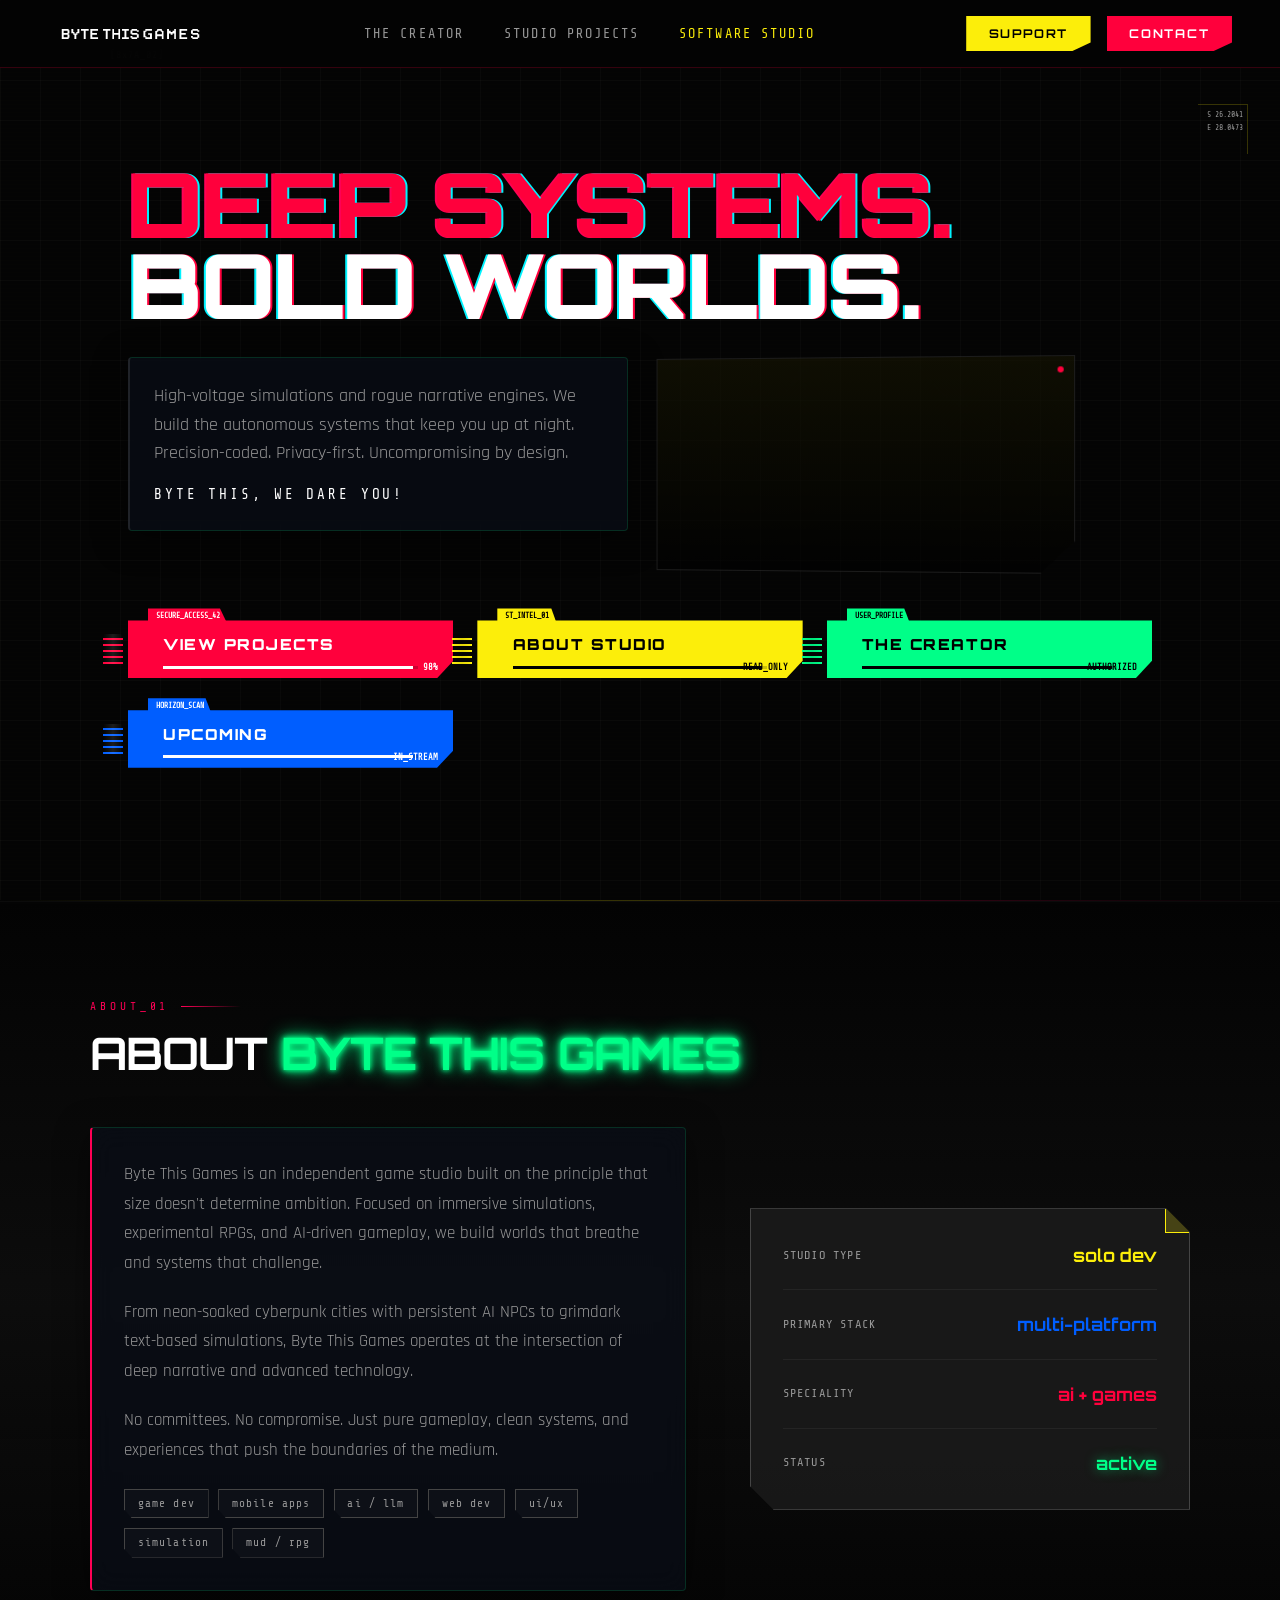
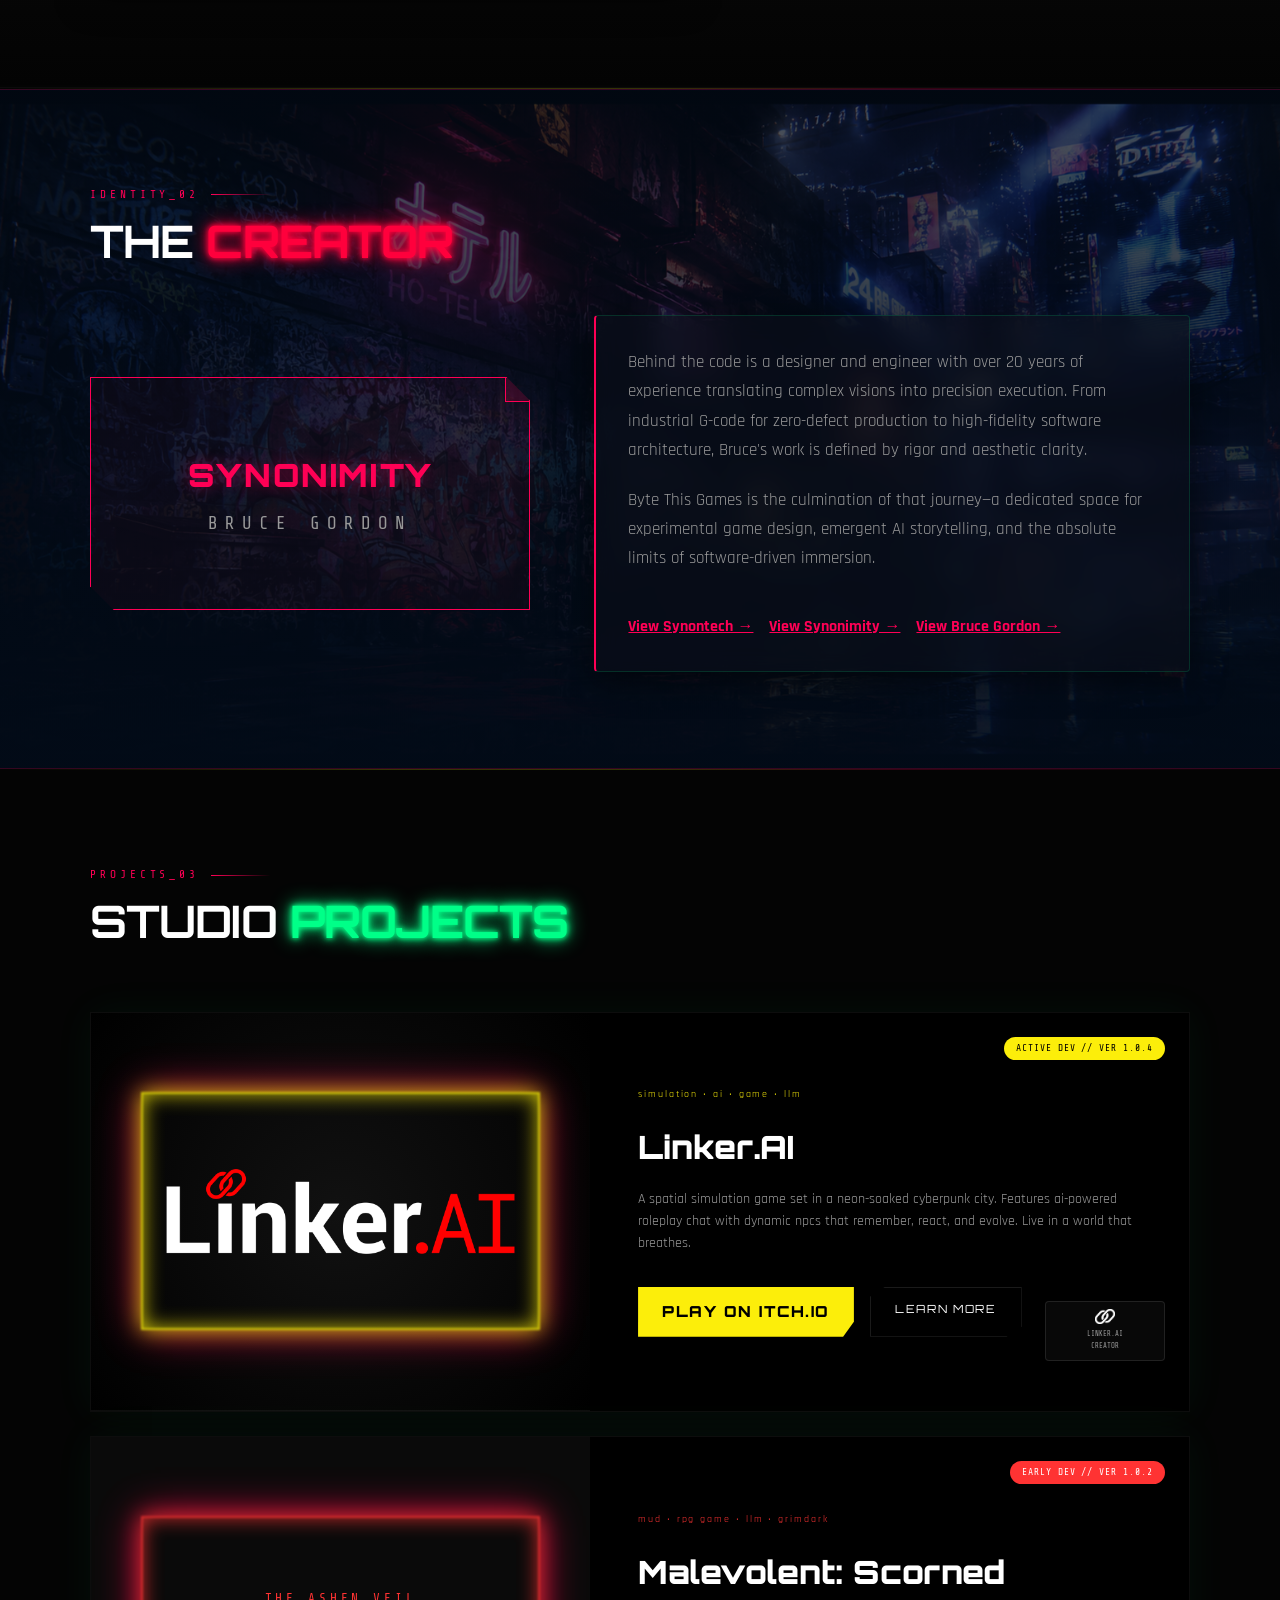
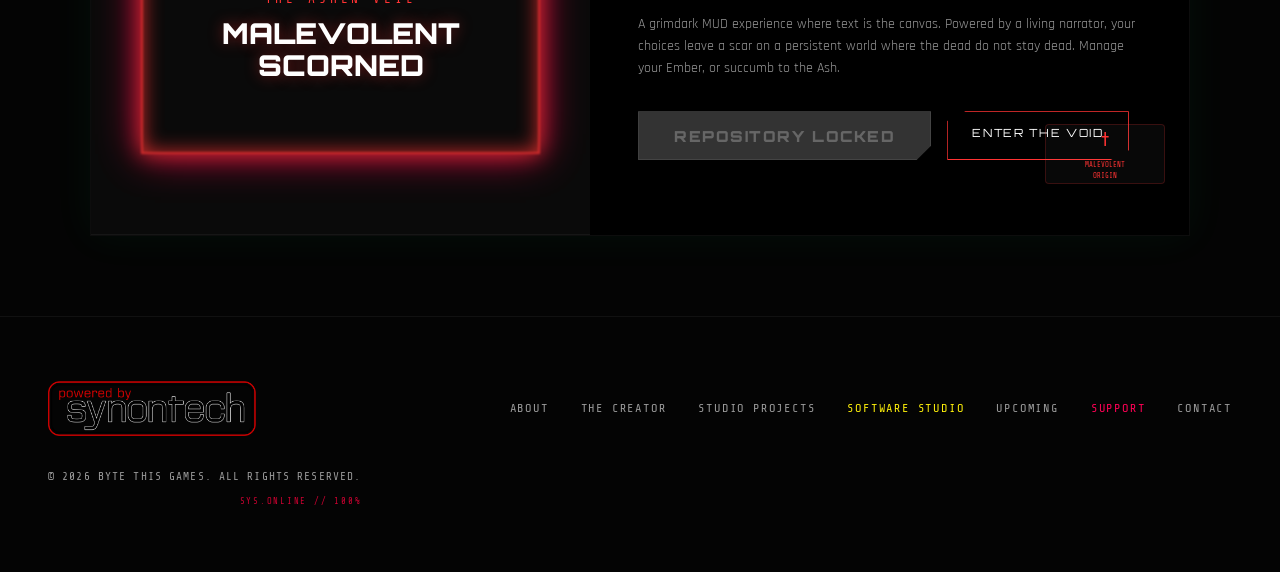
==== commit 45937400: "feat: integrate Google and Vercel analytics and apply theme-based color styling to section highlight" ====
--- a/index.html
+++ b/index.html
@@ -208,7 +208,7 @@
   <section id="about">
     <div class="section-inner">
       <p class="section-tag reveal">About_01</p>
-      <h2 class="section-title reveal">About <span>Byte This Games</span></h2>
+      <h2 class="section-title reveal">About <span style="--primary: var(--neon-green);">Byte This Games</span></h2>
 
       <div class="about-grid">
         <div class="about-text reveal glass-panel">
@@ -239,11 +239,11 @@
               </div>
               <div class="metric-item">
                 <span class="metric-label">primary stack</span>
-                <span class="metric-value">multi-platform</span>
+                <span class="metric-value" style="color: var(--neon-blue);">multi-platform</span>
               </div>
               <div class="metric-item">
                 <span class="metric-label">speciality</span>
-                <span class="metric-value">ai + games</span>
+                <span class="metric-value" style="color: var(--neon-red);">ai + games</span>
               </div>
               <div class="metric-item">
                 <span class="metric-label">status</span>
@@ -303,7 +303,7 @@
       <div class="portfolio-header">
         <div>
           <p class="section-tag reveal">Projects_03</p>
-          <h2 class="section-title reveal">Studio <span>projects</span></h2>
+          <h2 class="section-title reveal">Studio <span style="--primary: var(--neon-green);">projects</span></h2>
         </div>
       </div>
 
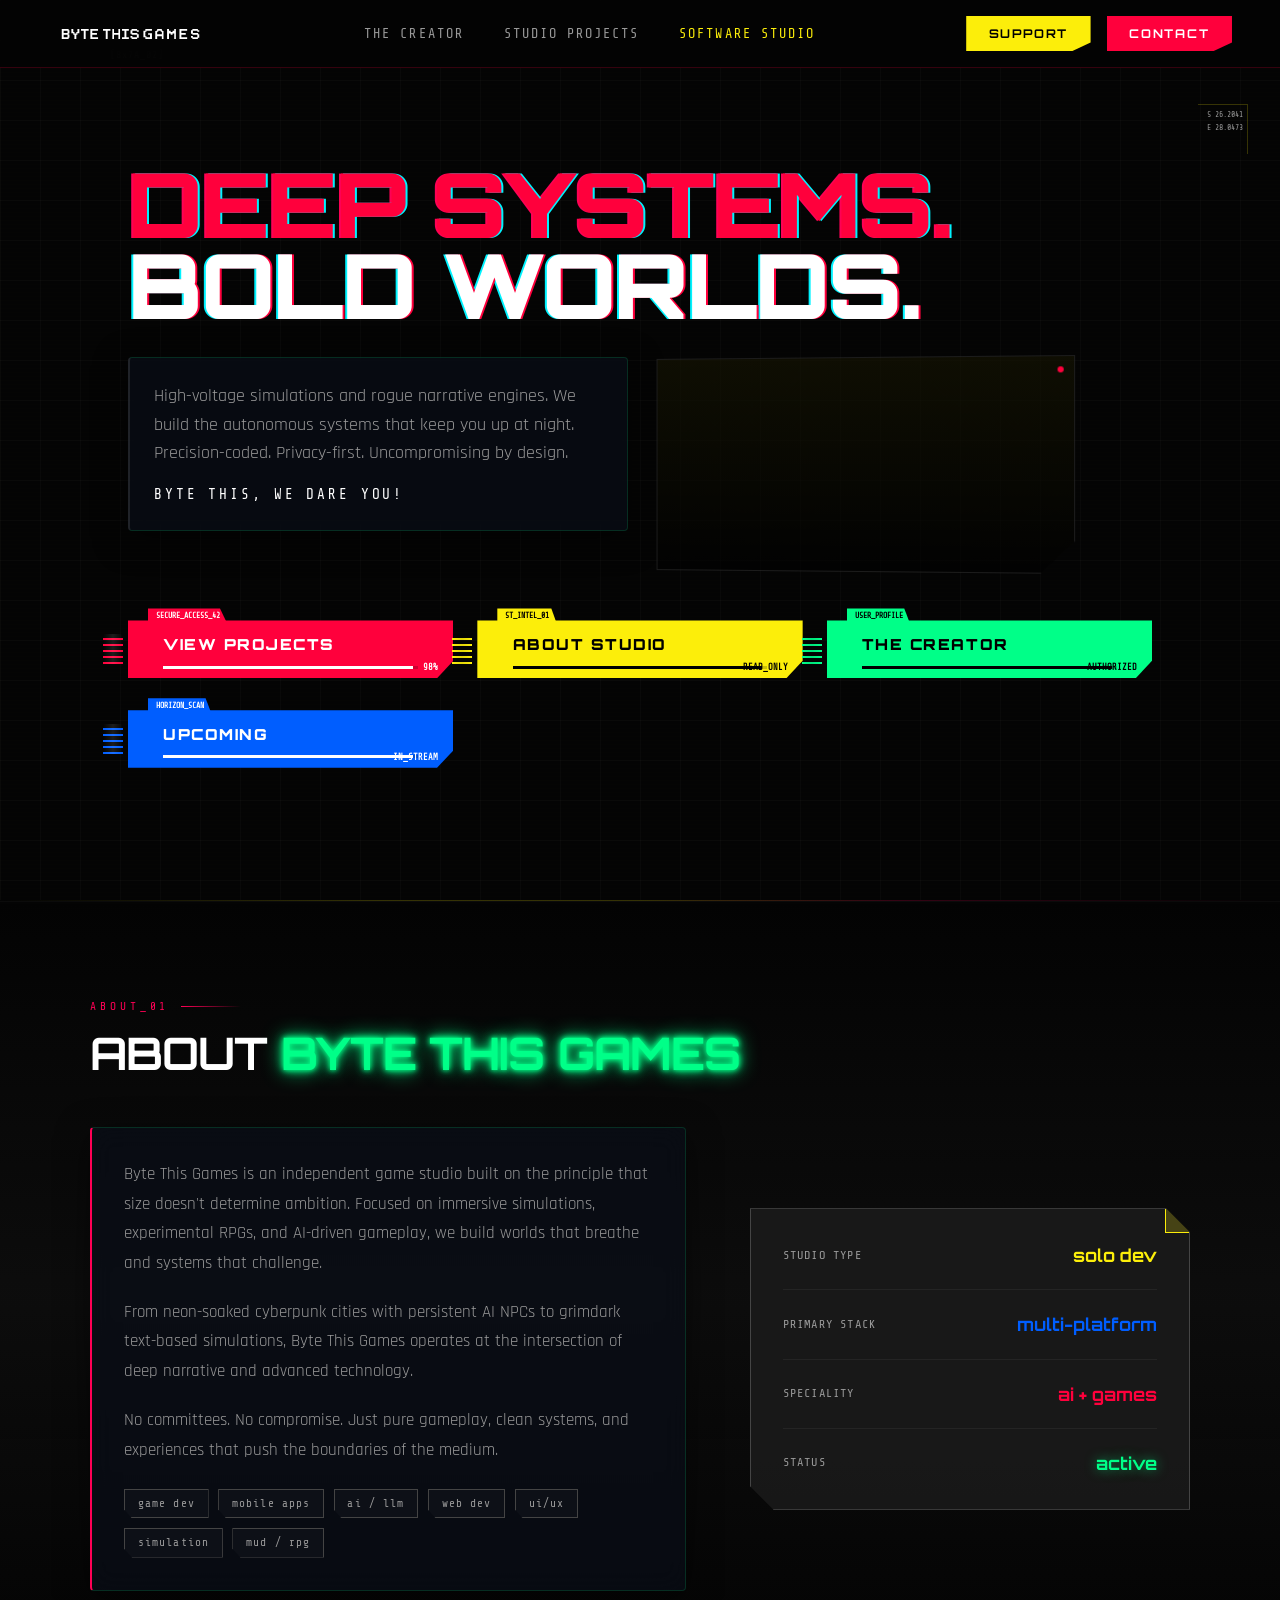
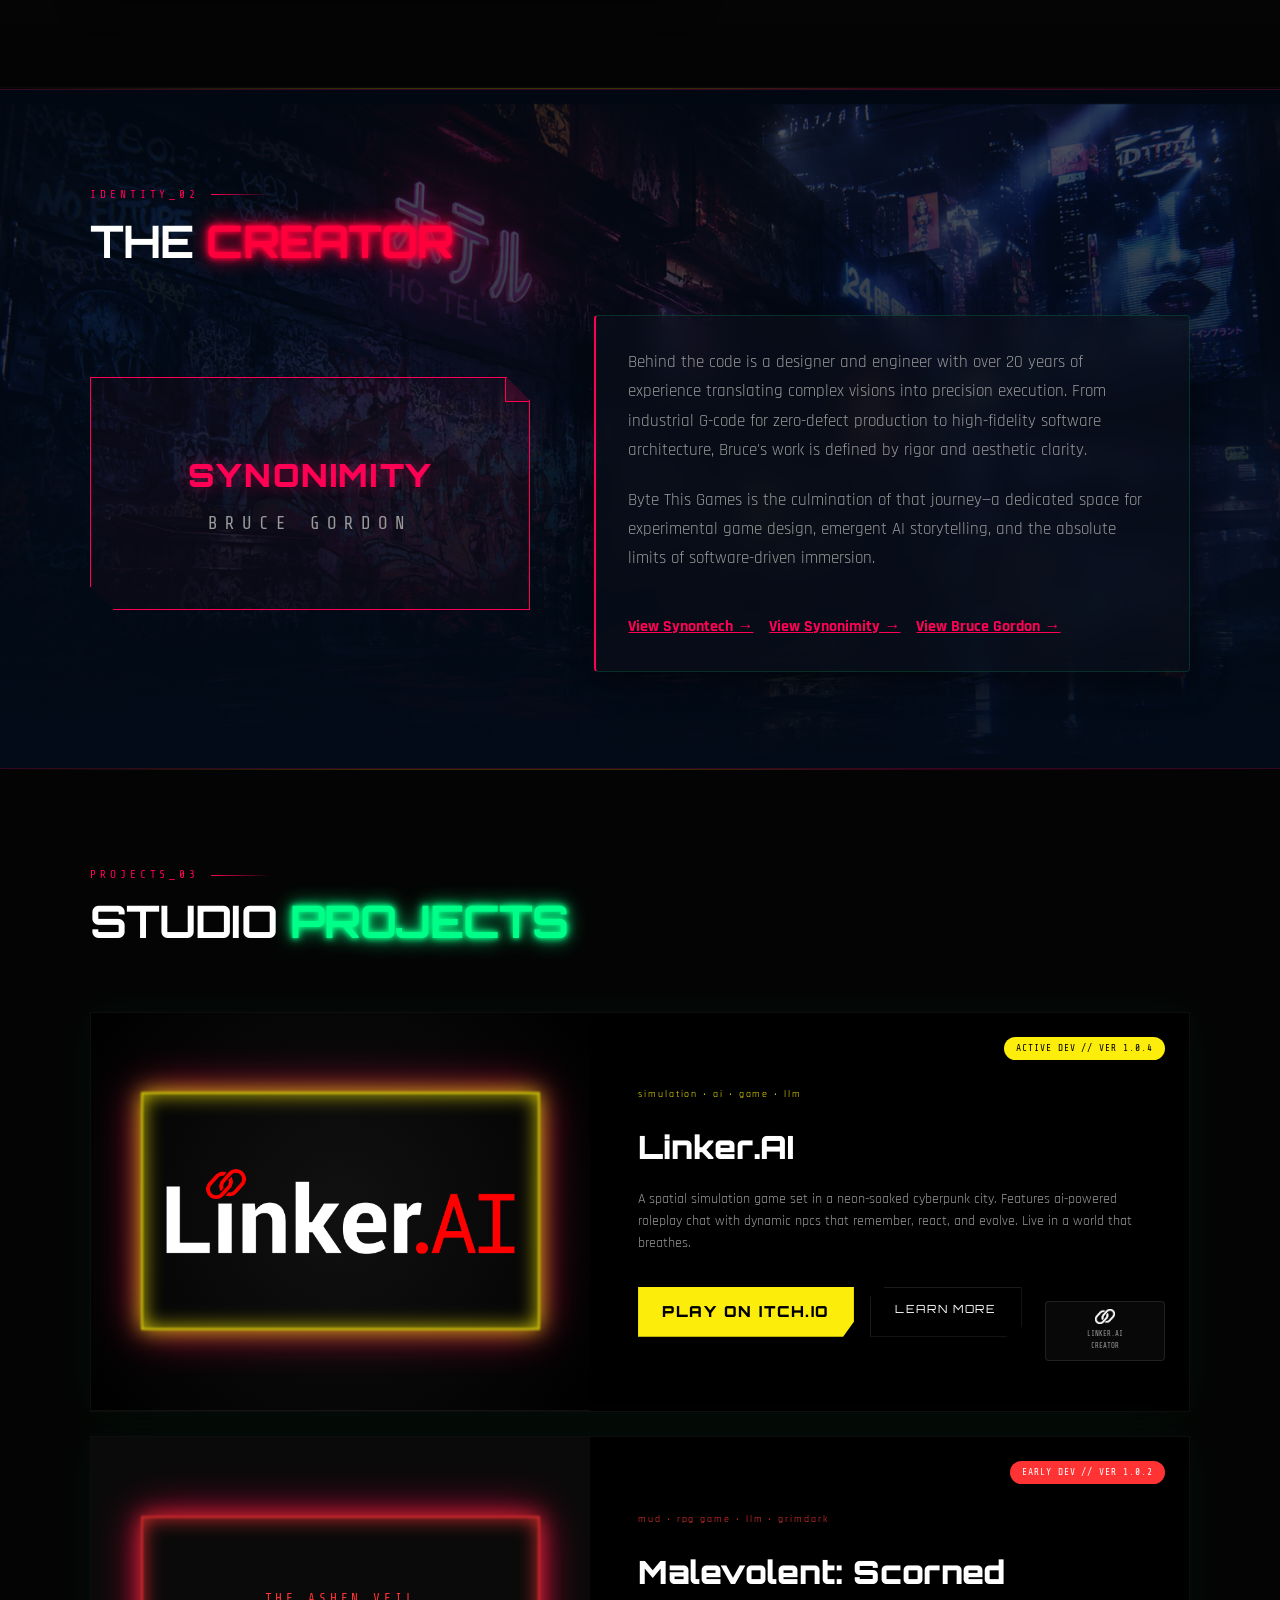
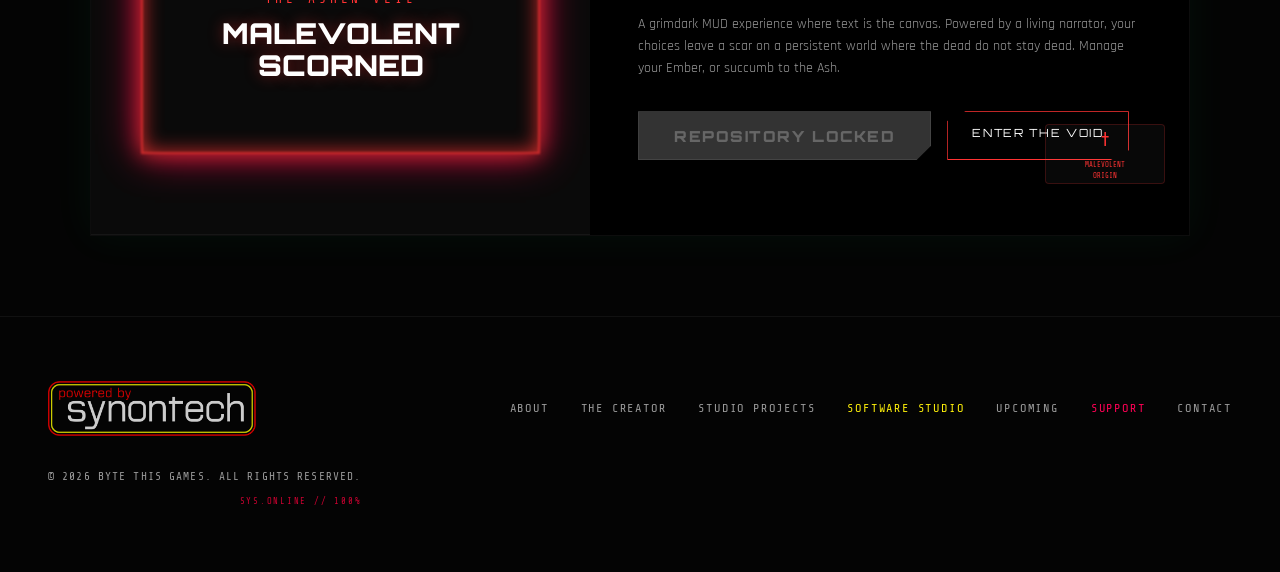
==== commit bc8ff2c8: "chore: update footer branding to use dark background logo across project pages" ====
--- a/index.html
+++ b/index.html
@@ -385,7 +385,7 @@
 ═══════════════════════════════════════════════ -->
   <footer>
     <div class="footer-left">
-      <img src="assets/Synontech/Powered_by_light_background.png" alt="powered by synontech" class="footer-badge">
+      <img src="assets/Synontech/Powered_by_dark_background.png" alt="powered by synontech" class="footer-badge">
     </div>
     <ul class="footer-links">
       <li><a href="#about">about</a></li>
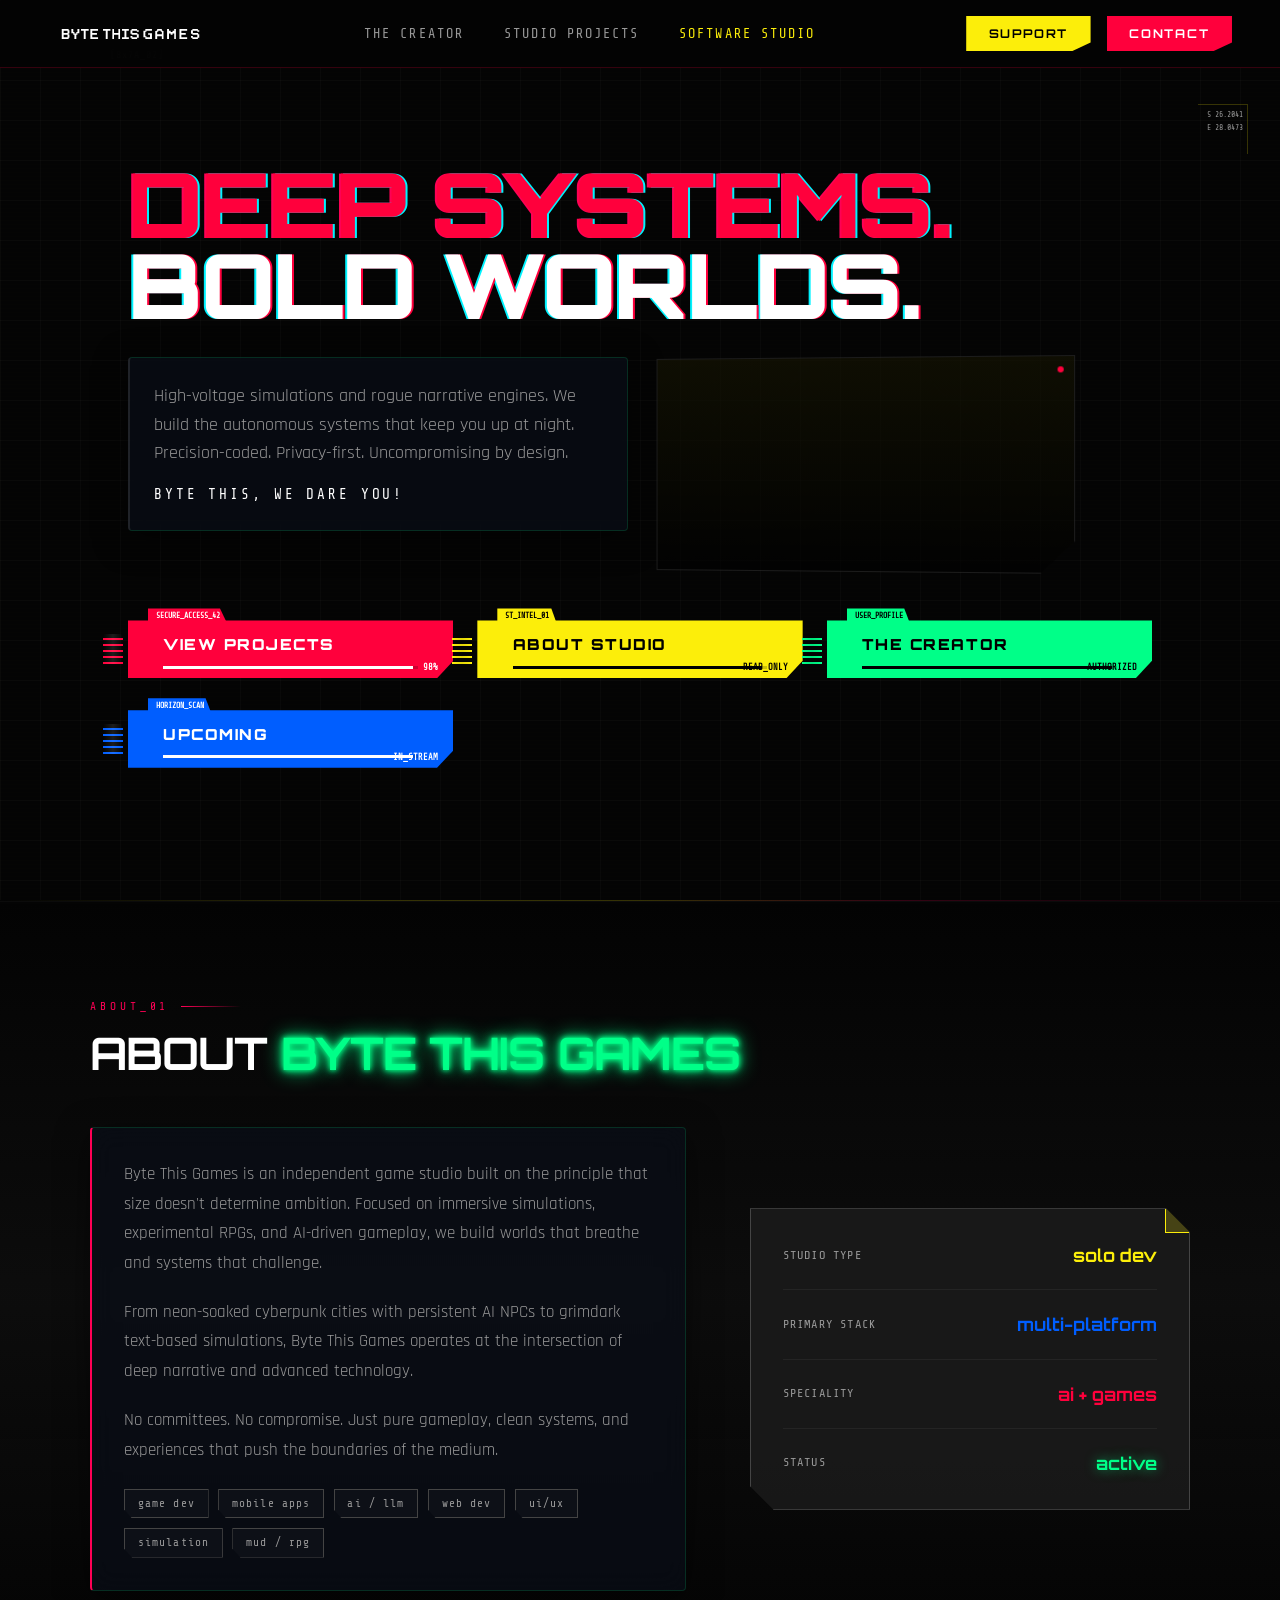
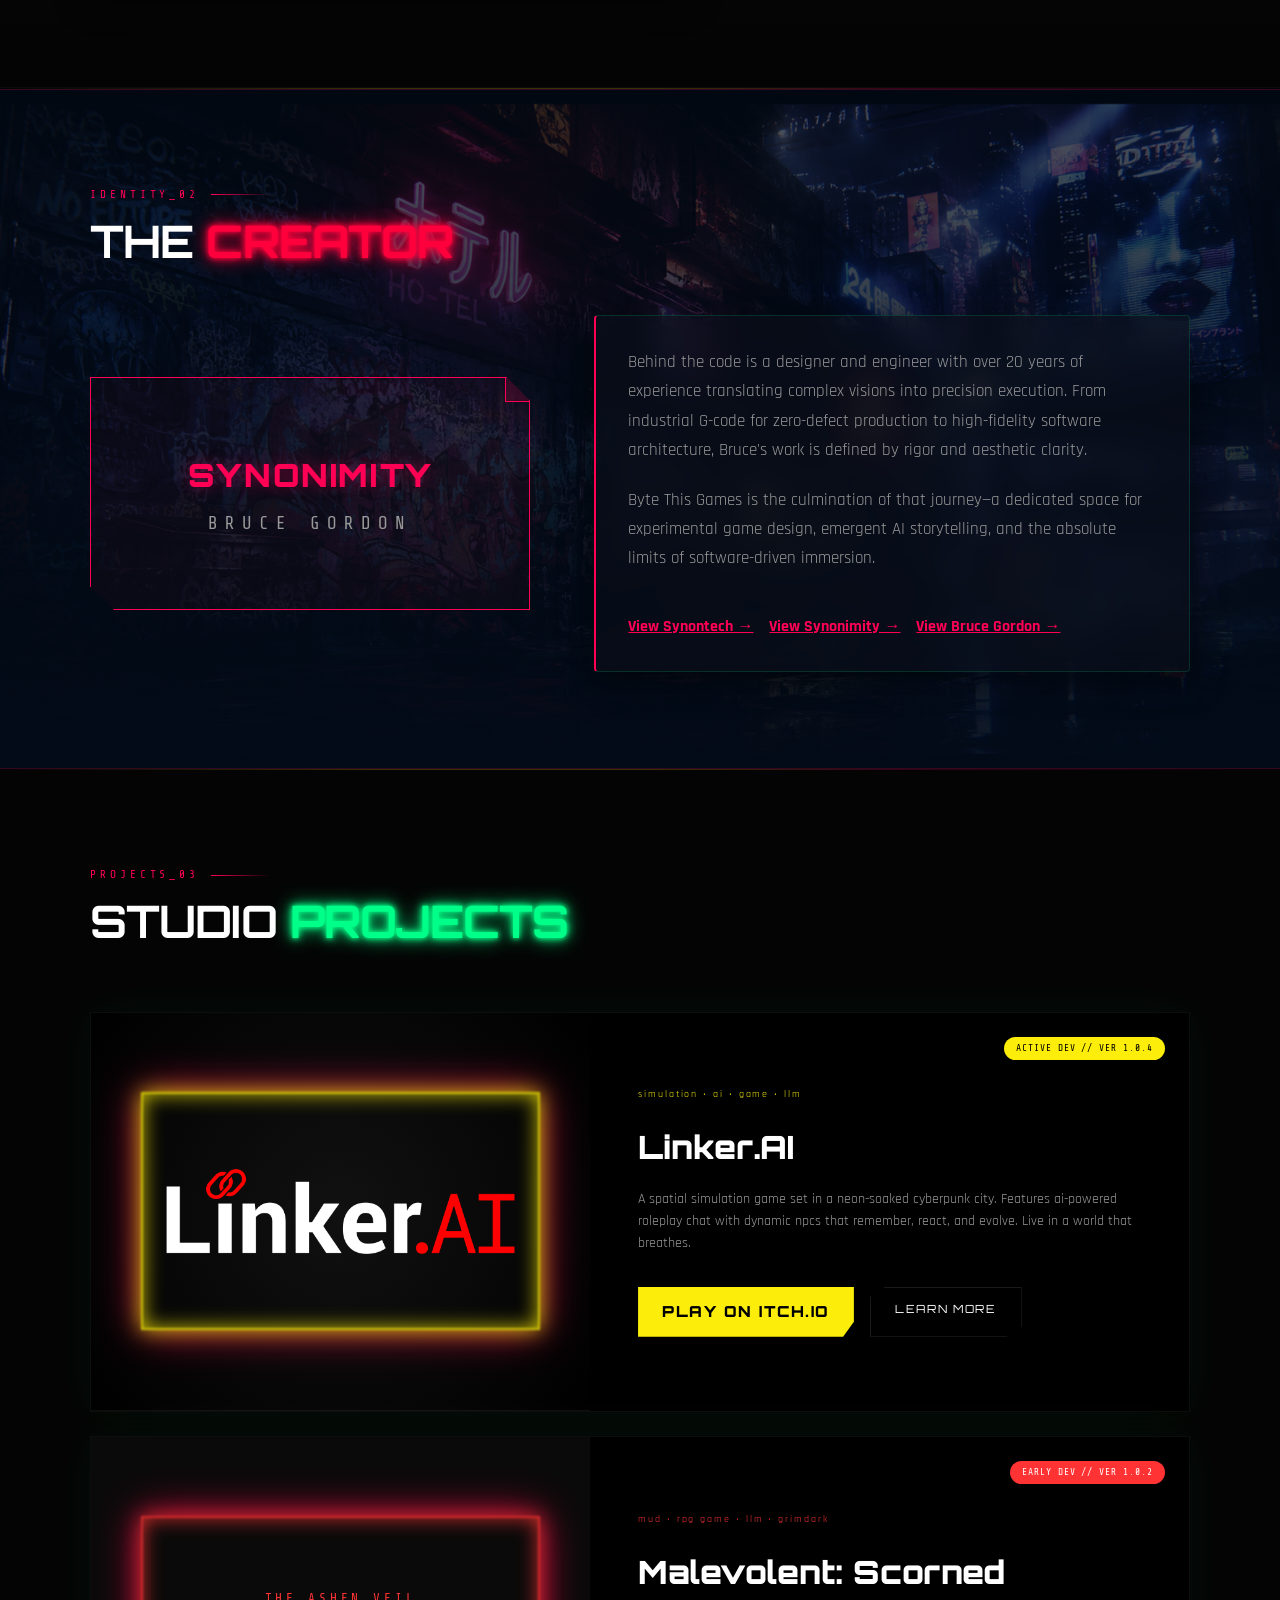
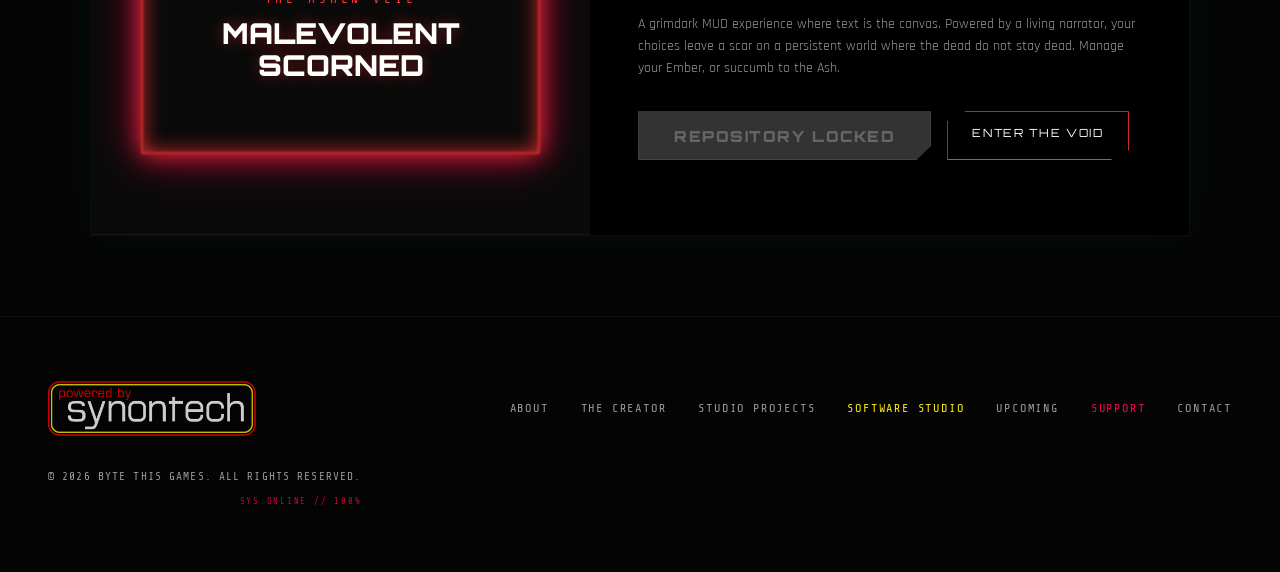
==== commit 598e6b65: "feat: remove creator hallmark sections from project showcase cards" ====
--- a/index.html
+++ b/index.html
@@ -334,11 +334,6 @@
                   style="padding: 0.8rem 1.5rem; font-size: 0.7rem;">LEARN MORE</a>
               </div>
             </div>
-
-            <div class="creator-hallmark">
-              <img src="assets/LinkerAI/Linker_chain_logo_dark_background.png" alt="" class="hallmark-icon">
-              <div class="hallmark-text">LINKER.AI<br>CREATOR</div>
-            </div>
           </div>
         </article>
 
@@ -365,11 +360,6 @@
                 </a>
                 <a href="synquest.html" class="btn-secondary-tactical" style="padding: 0.8rem 1.5rem; font-size: 0.7rem; border-color: #FF3333;">ENTER THE VOID</a>
               </div>
-            </div>
-
-            <div class="creator-hallmark" style="border-color: rgba(255, 51, 51, 0.2);">
-              <span style="font-family: 'Share Tech Mono', monospace; font-size: 1.2rem; color: #FF3333; margin-bottom: 4px;">†</span>
-              <div class="hallmark-text" style="color: #FF3333;">MALEVOLENT<br>ORIGIN</div>
             </div>
           </div>
         </article>
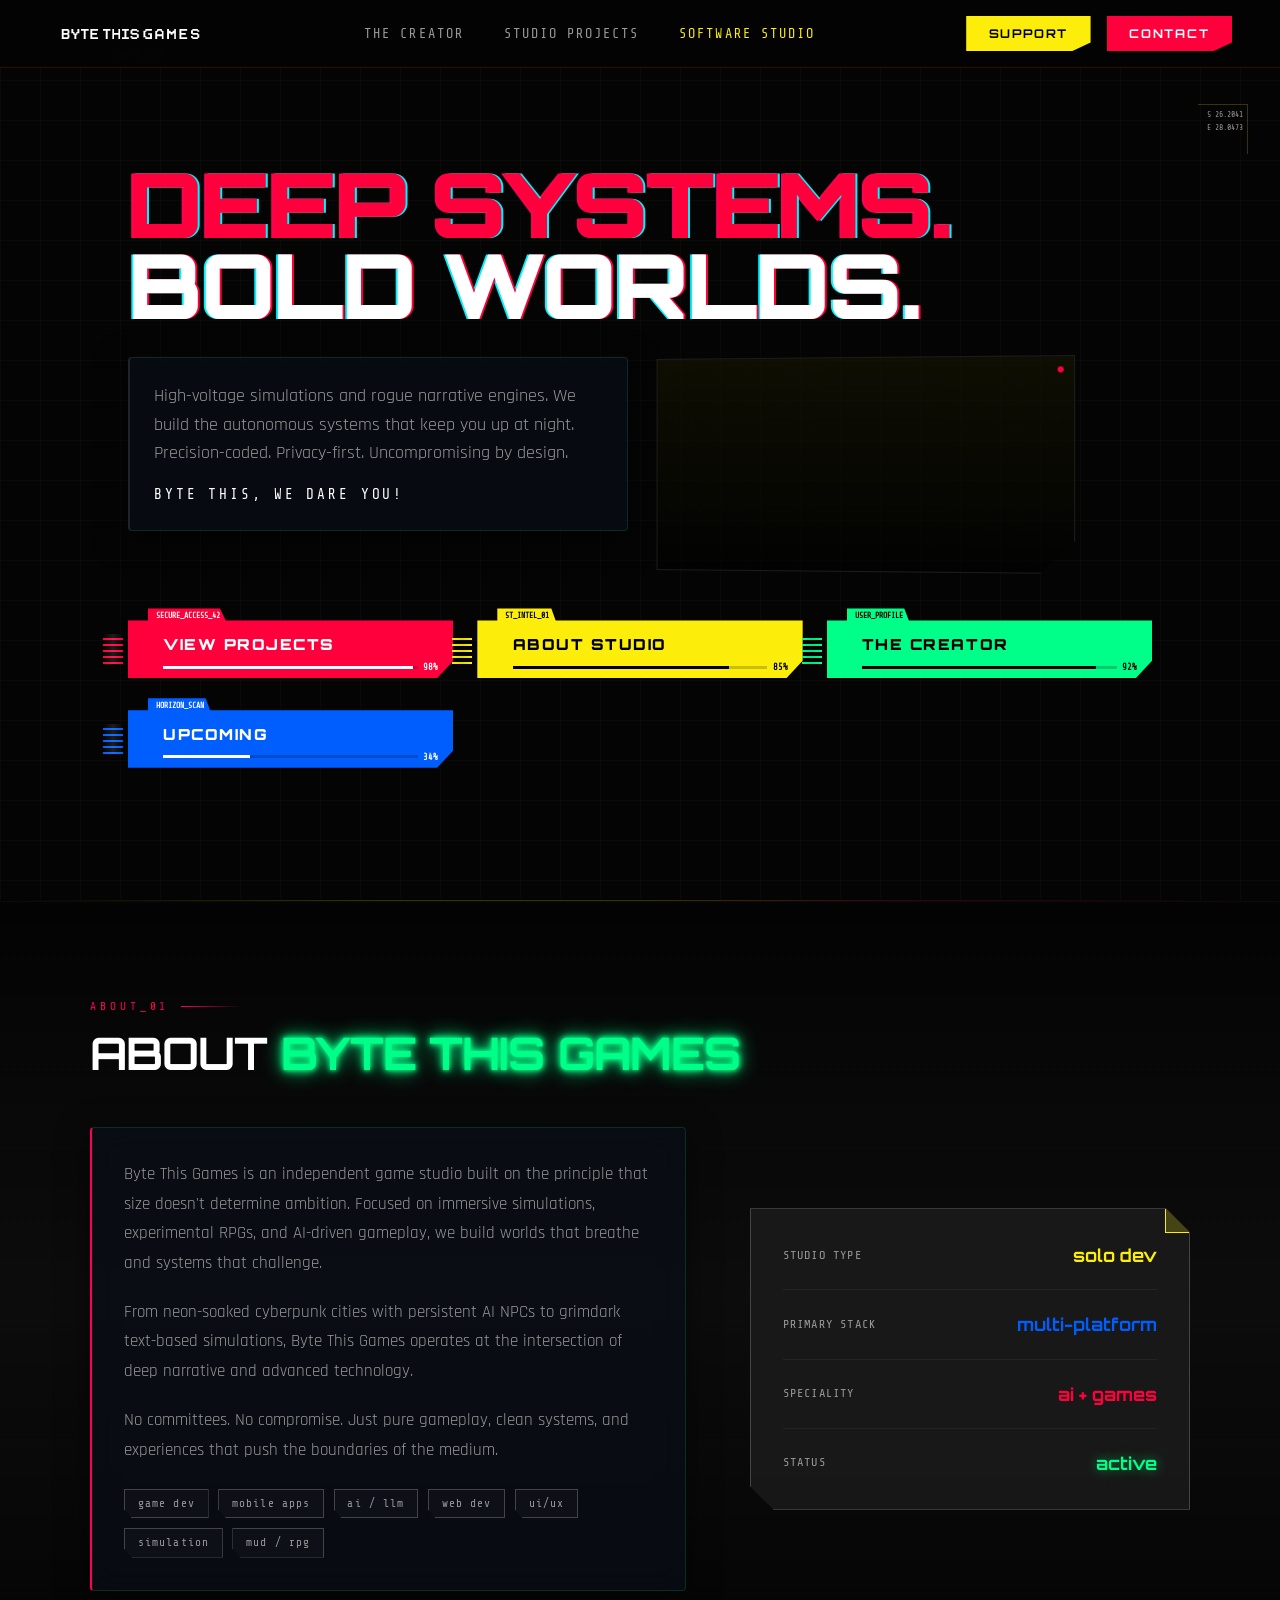
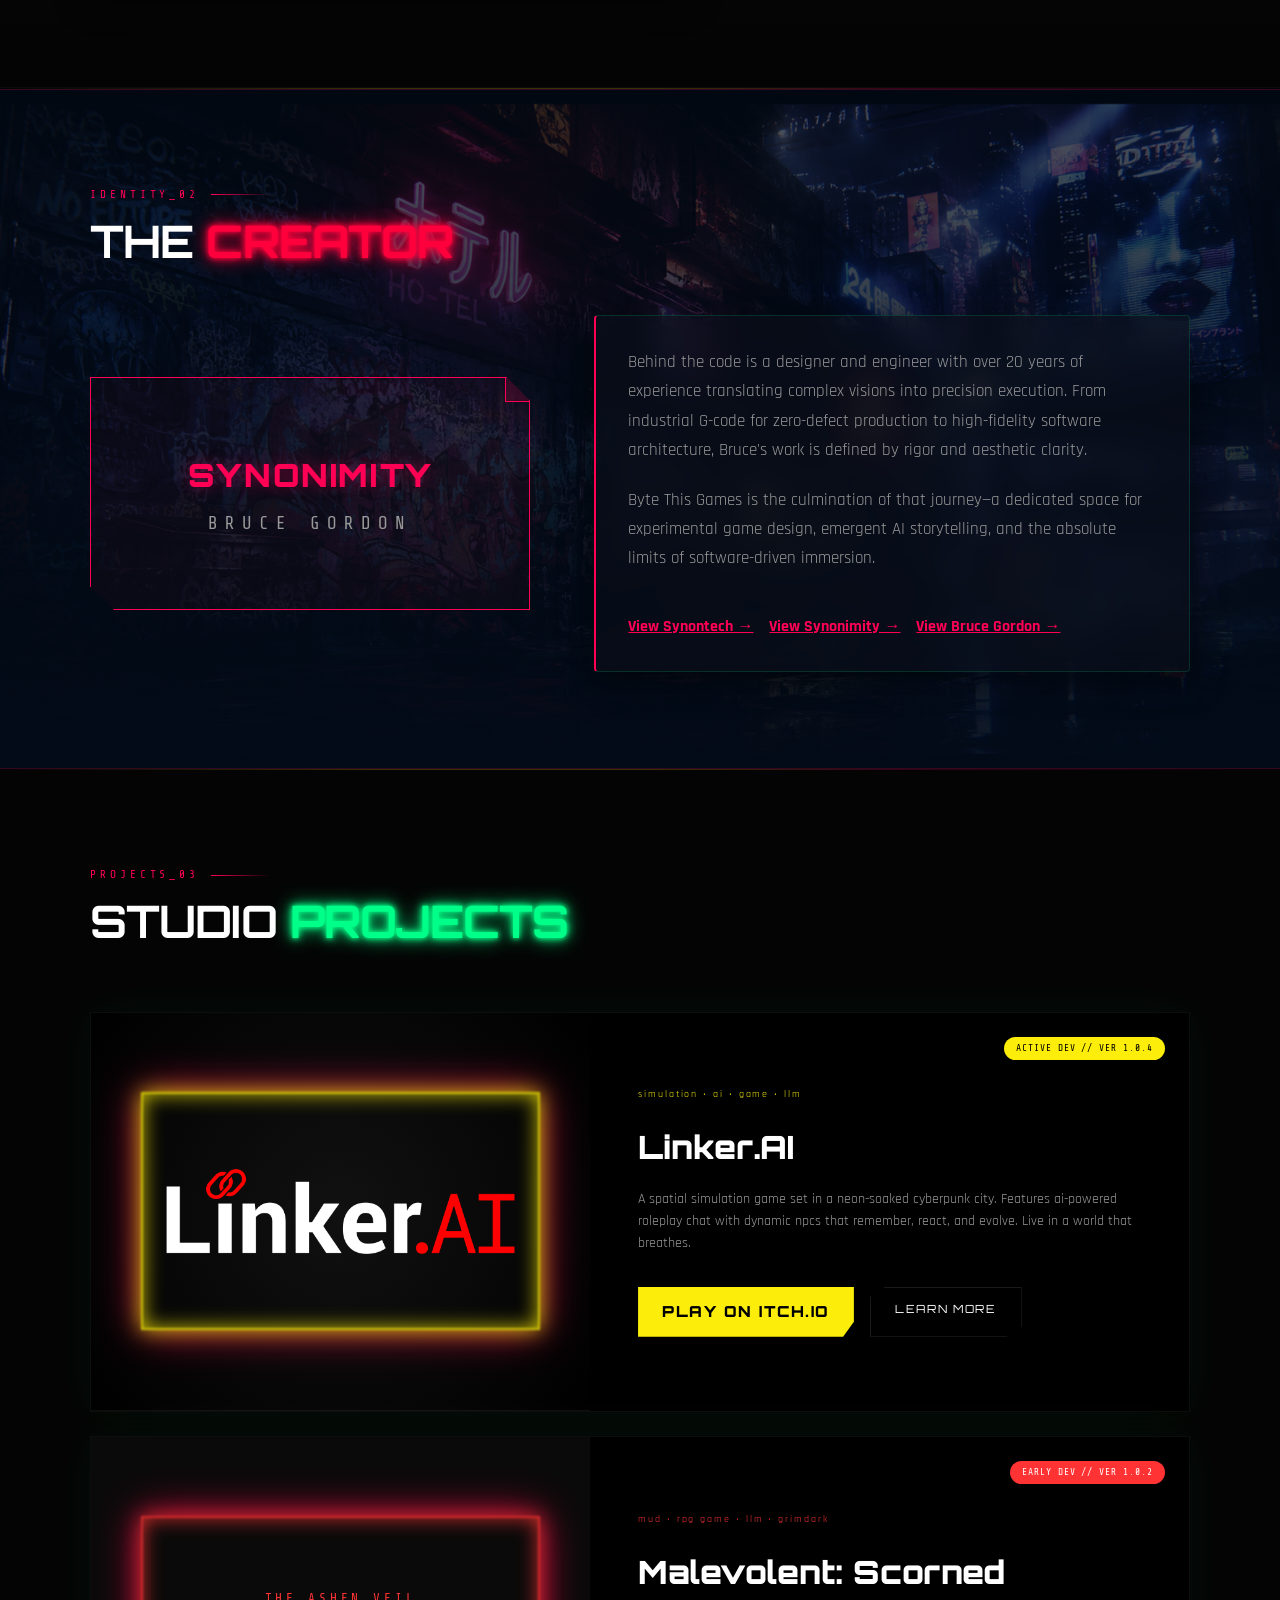
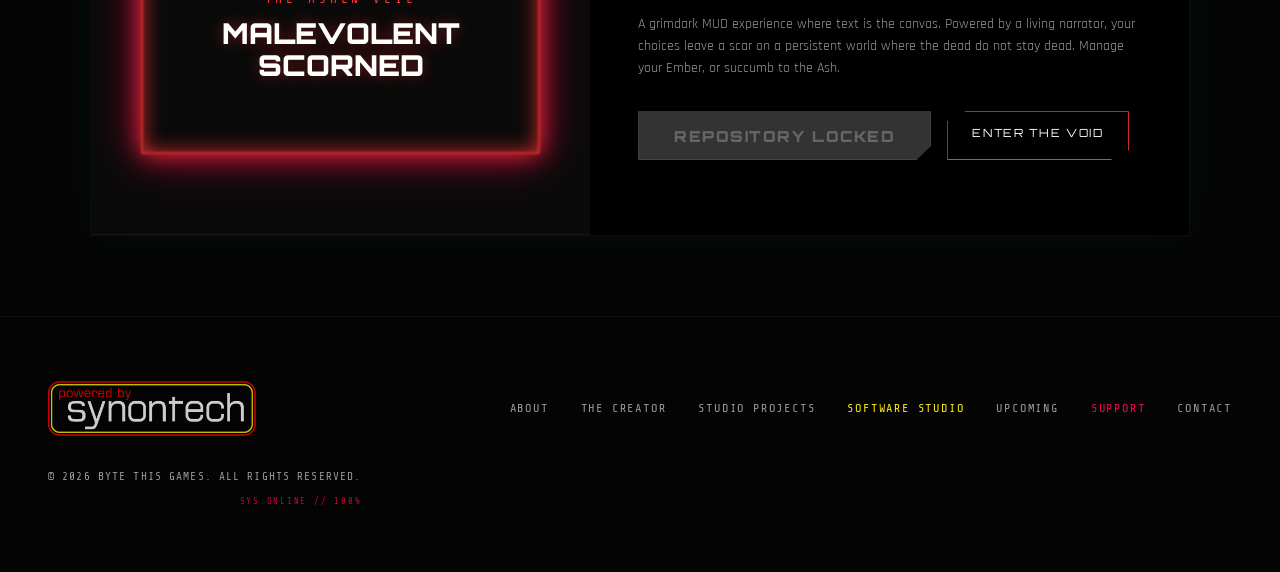
==== commit 11eca2c3: "feat: update tactical button progress bars with specific completion percentages" ====
--- a/index.html
+++ b/index.html
@@ -163,9 +163,9 @@
           <a href="#about" class="btn-primary-tactical" style="background: var(--neon-yellow); color: #000;">
             <span class="btn-text">About Studio</span>
             <div class="btn-progress-bar">
-              <div class="fill" style="background: #000;"></div>
-            </div>
-            <span class="btn-status">READ_ONLY</span>
+              <div class="fill" style="background: #000; width: 85%;"></div>
+            </div>
+            <span class="btn-status">85%</span>
           </a>
           <div class="btn-wires" style="background-image: linear-gradient(90deg, transparent 0%, rgba(0,0,0,0.1) 50%, transparent 100%), repeating-linear-gradient(0deg, var(--neon-yellow) 0, var(--neon-yellow) 2px, transparent 2px, transparent 6px);"></div>
         </div>
@@ -176,9 +176,9 @@
           <a href="#creator" class="btn-primary-tactical" style="background: var(--neon-green); color: #000;">
             <span class="btn-text">The Creator</span>
             <div class="btn-progress-bar">
-              <div class="fill" style="background: #000;"></div>
-            </div>
-            <span class="btn-status">AUTHORIZED</span>
+              <div class="fill" style="background: #000; width: 92%;"></div>
+            </div>
+            <span class="btn-status">92%</span>
           </a>
           <div class="btn-wires" style="background-image: linear-gradient(90deg, transparent 0%, rgba(0,0,0,0.1) 50%, transparent 100%), repeating-linear-gradient(0deg, var(--neon-green) 0, var(--neon-green) 2px, transparent 2px, transparent 6px);"></div>
         </div>
@@ -189,9 +189,9 @@
           <a href="future.html" class="btn-primary-tactical" style="background: var(--neon-blue); color: #fff;">
             <span class="btn-text">Upcoming</span>
             <div class="btn-progress-bar">
-              <div class="fill" style="background: #fff;"></div>
-            </div>
-            <span class="btn-status">IN_STREAM</span>
+              <div class="fill" style="background: #fff; width: 34%;"></div>
+            </div>
+            <span class="btn-status">34%</span>
           </a>
           <div class="btn-wires" style="background-image: linear-gradient(90deg, transparent 0%, rgba(255,255,255,0.1) 50%, transparent 100%), repeating-linear-gradient(0deg, var(--neon-blue) 0, var(--neon-blue) 2px, transparent 2px, transparent 6px);"></div>
         </div>
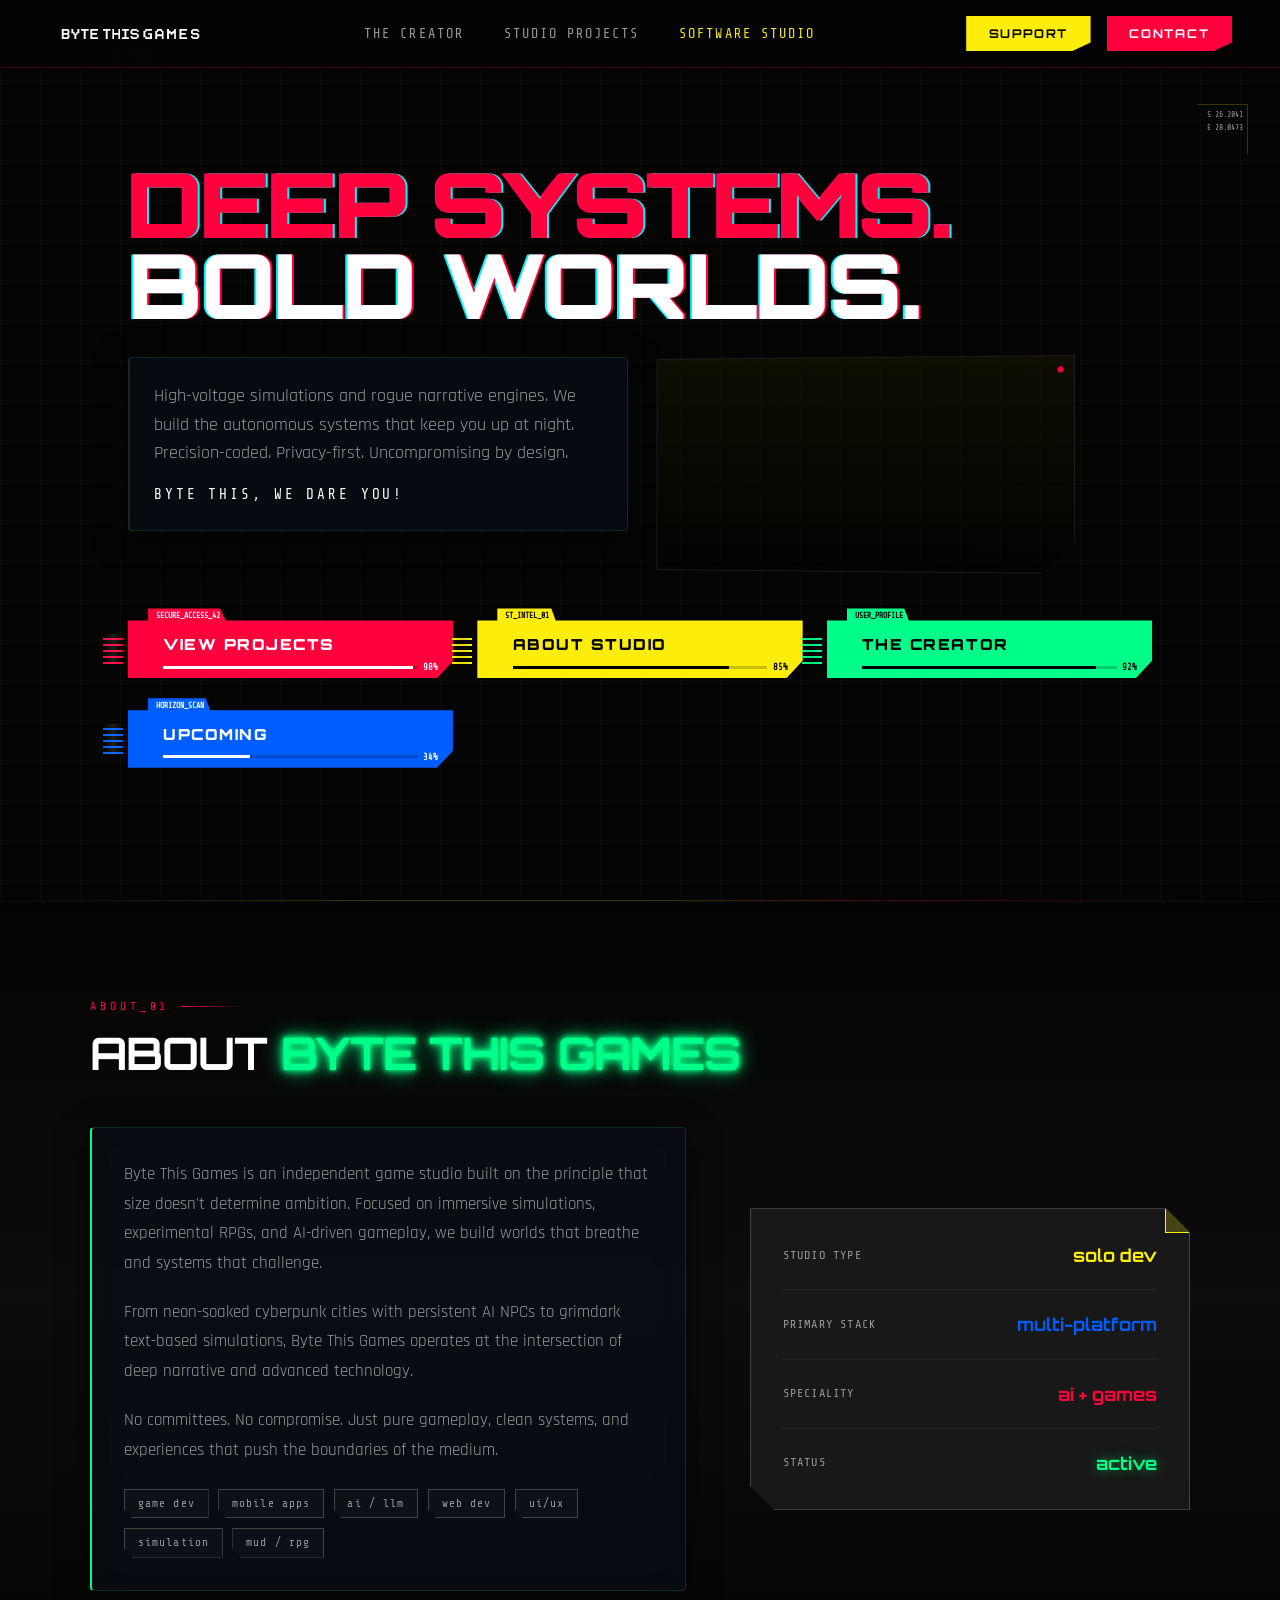
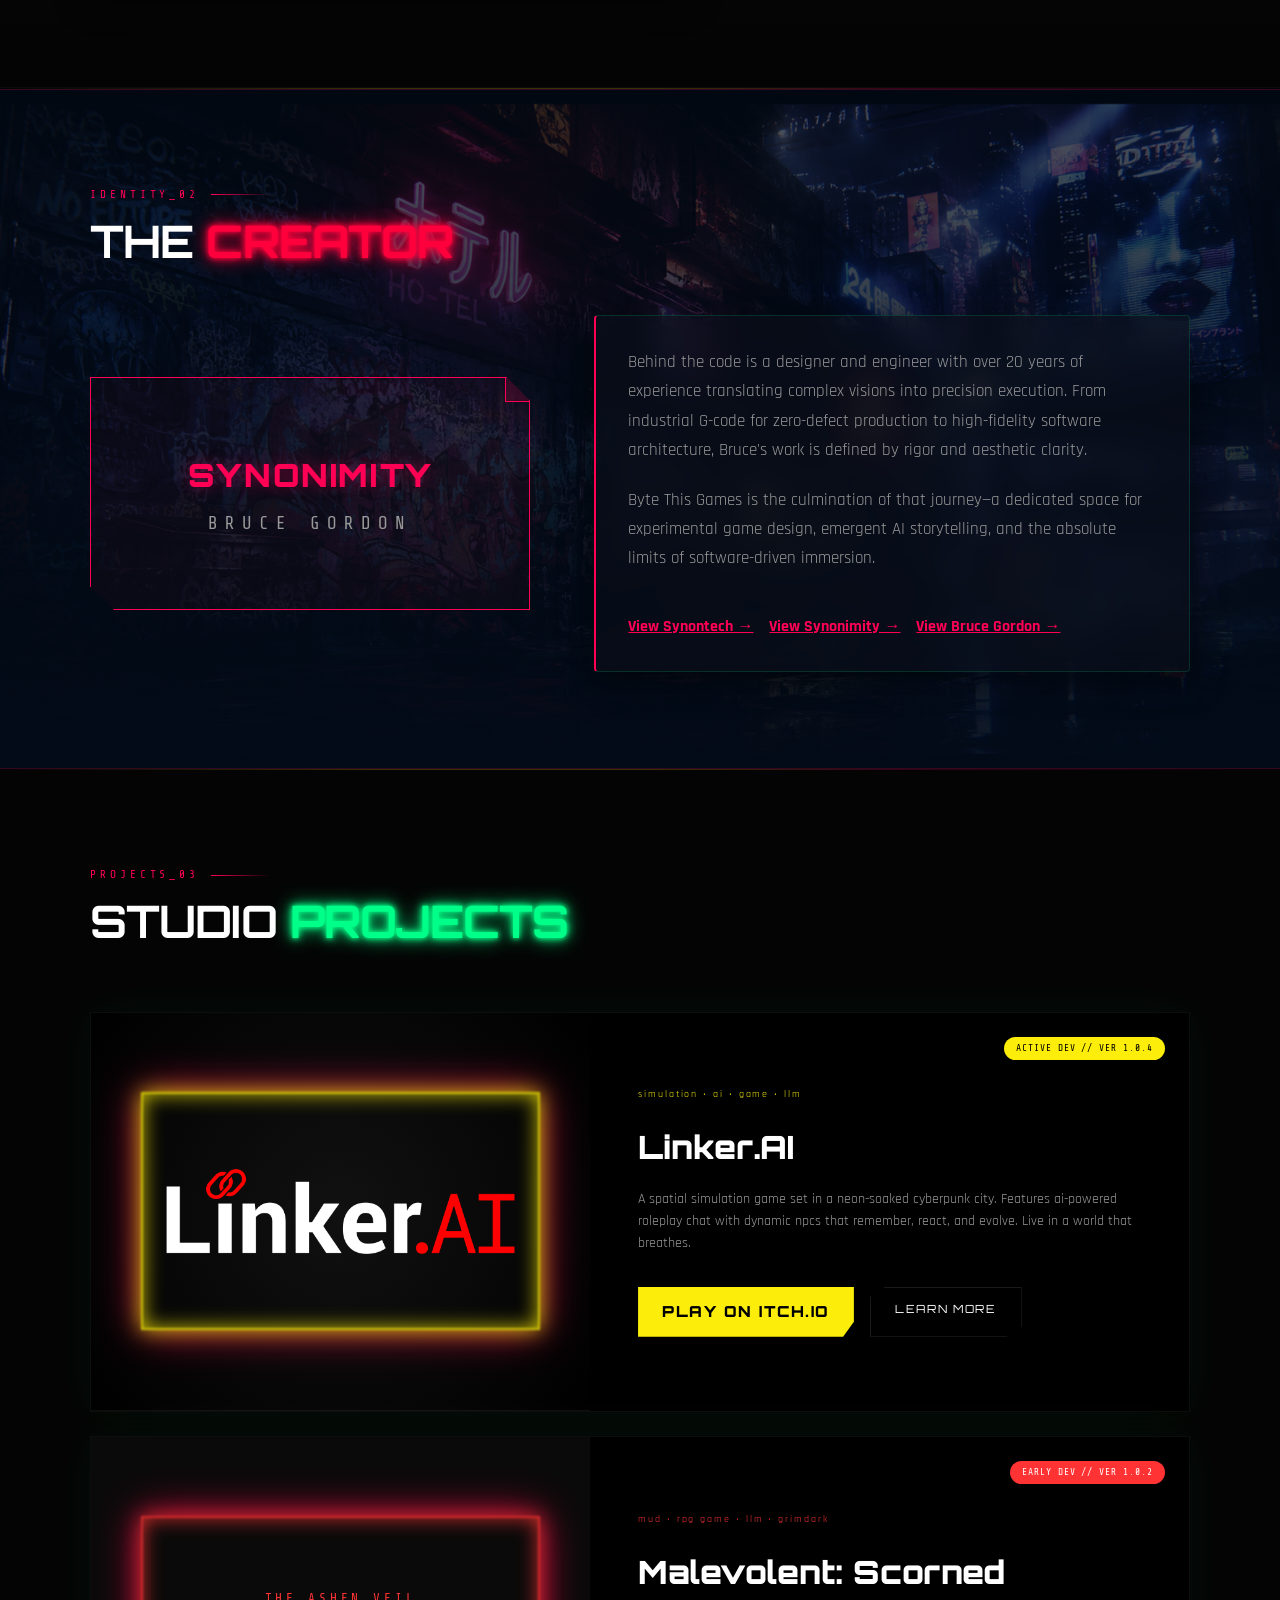
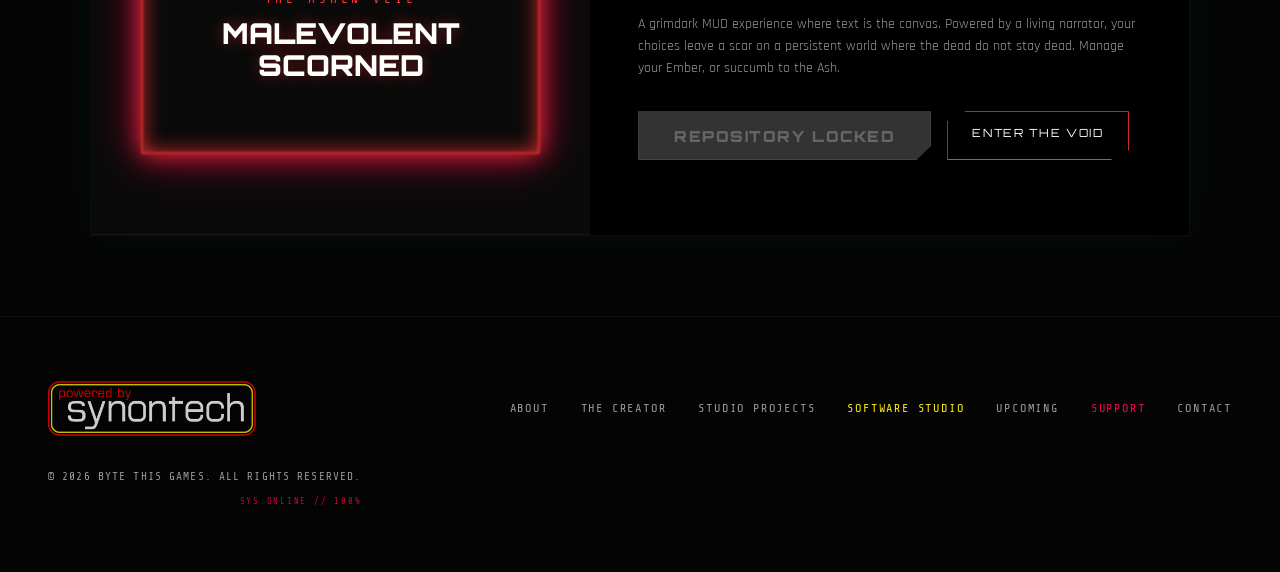
==== commit a84ed701: "style: add neon green accent variable to about section container" ====
--- a/index.html
+++ b/index.html
@@ -211,7 +211,7 @@
       <h2 class="section-title reveal">About <span style="--primary: var(--neon-green);">Byte This Games</span></h2>
 
       <div class="about-grid">
-        <div class="about-text reveal glass-panel">
+        <div class="about-text reveal glass-panel" style="--accent: var(--neon-green);">
           <p>Byte This Games is an independent game studio built on the principle that size doesn't determine
             ambition. Focused on immersive simulations, experimental RPGs, and AI-driven gameplay, we build
             worlds that breathe and systems that challenge.</p>
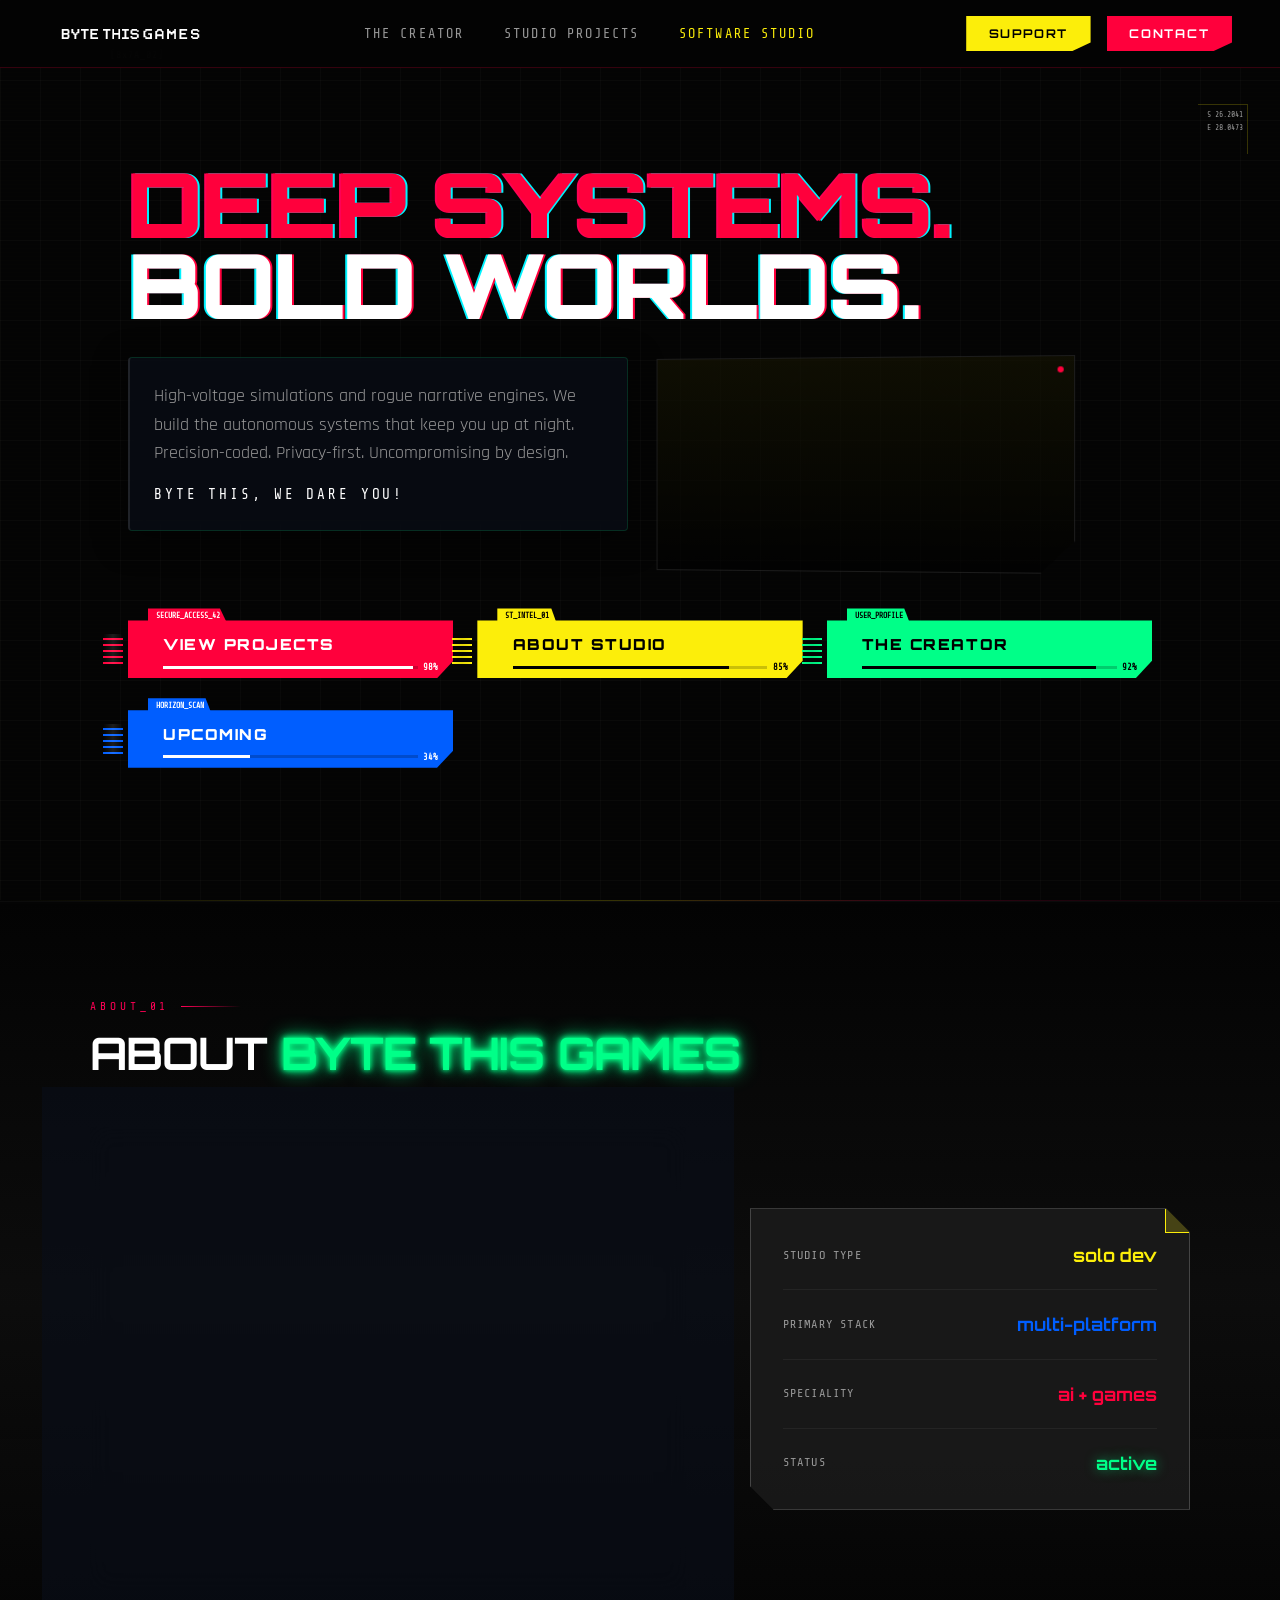
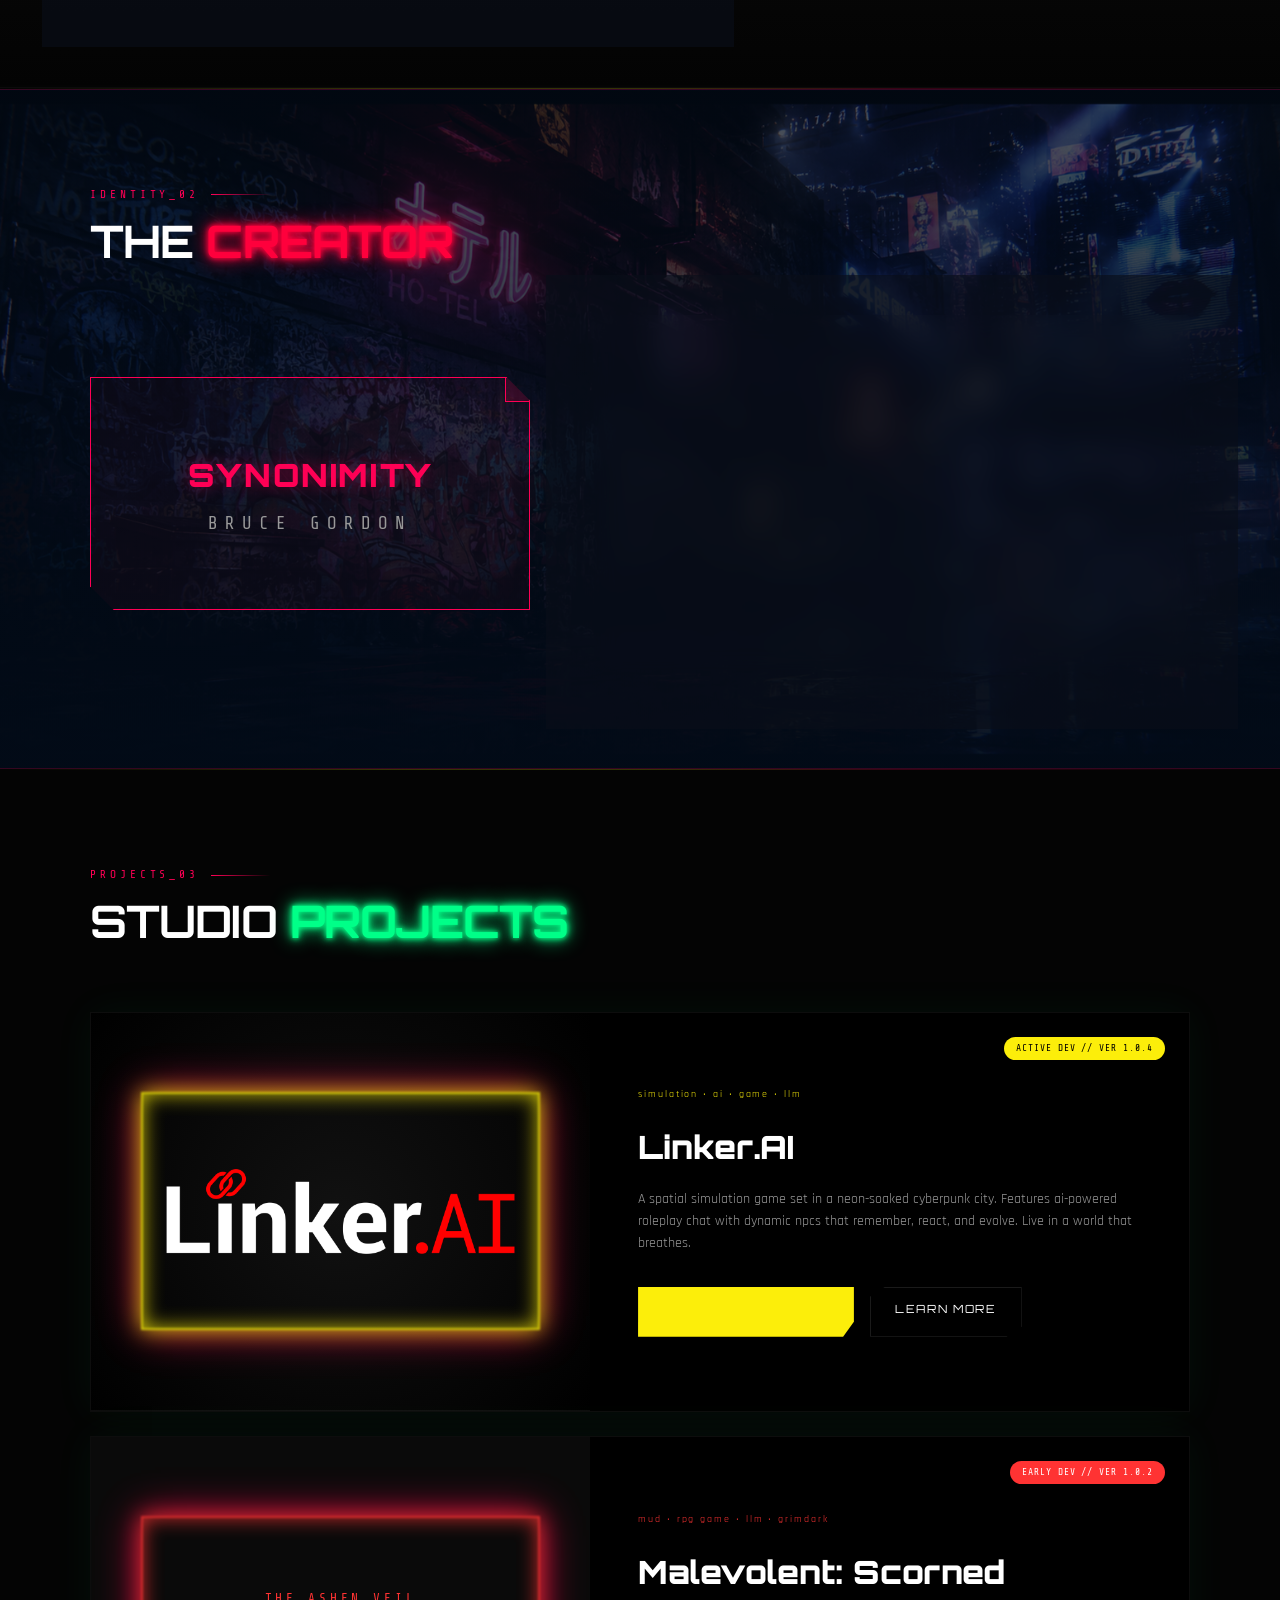
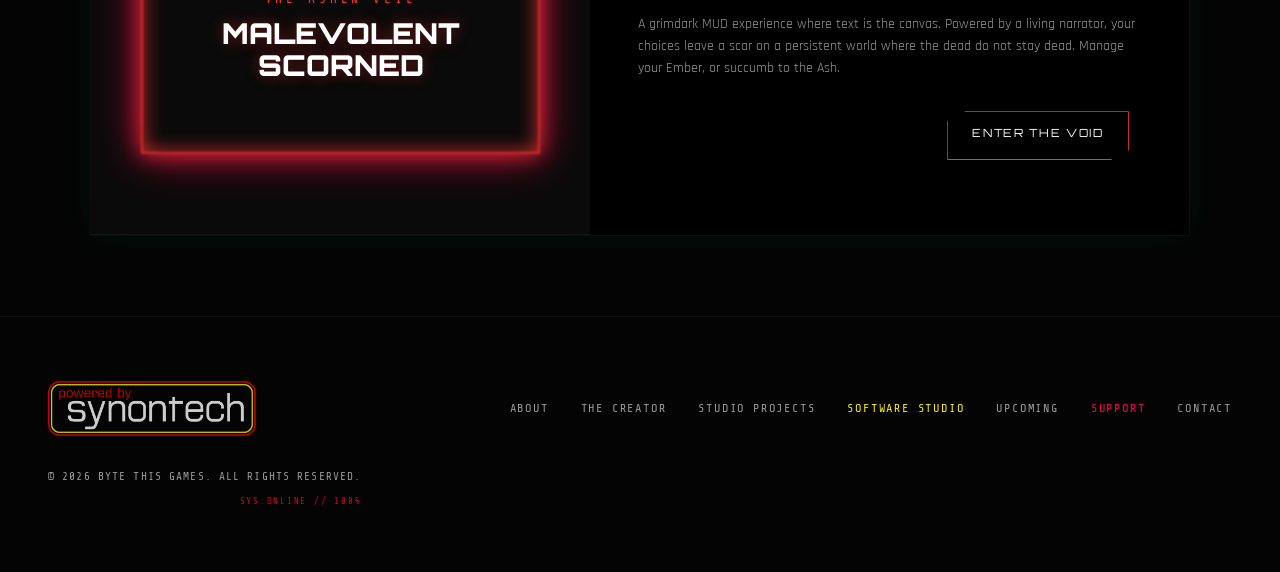
==== commit 61e83b79: "style: apply custom color and border styles to creator action buttons in index.html" ====
--- a/index.html
+++ b/index.html
@@ -285,11 +285,11 @@
             emergent AI storytelling, and the absolute limits of software-driven immersion.</p>
           <div class="creator-actions">
             <a href="https://synontech.vercel.app/" target="_blank" rel="noopener"
-              class="btn-secondary creator-btn">View Synontech &rarr;</a>
+              class="btn-secondary creator-btn" style="color: var(--neon-cyan); border-color: var(--neon-cyan);">View Synontech &rarr;</a>
             <a href="https://synonimity.vercel.app/" target="_blank" rel="noopener"
-              class="btn-secondary creator-btn">View Synonimity &rarr;</a>
+              class="btn-secondary creator-btn" style="color: #00a2ff; border-color: #00a2ff;">View Synonimity &rarr;</a>
             <a href="https://bruce-gordon.vercel.app/" target="_blank" rel="noopener"
-              class="btn-secondary creator-btn">View Bruce Gordon &rarr;</a>
+              class="btn-secondary creator-btn" style="color: var(--neon-blue); border-color: var(--neon-blue);">View Bruce Gordon &rarr;</a>
           </div>
         </div>
       </div>
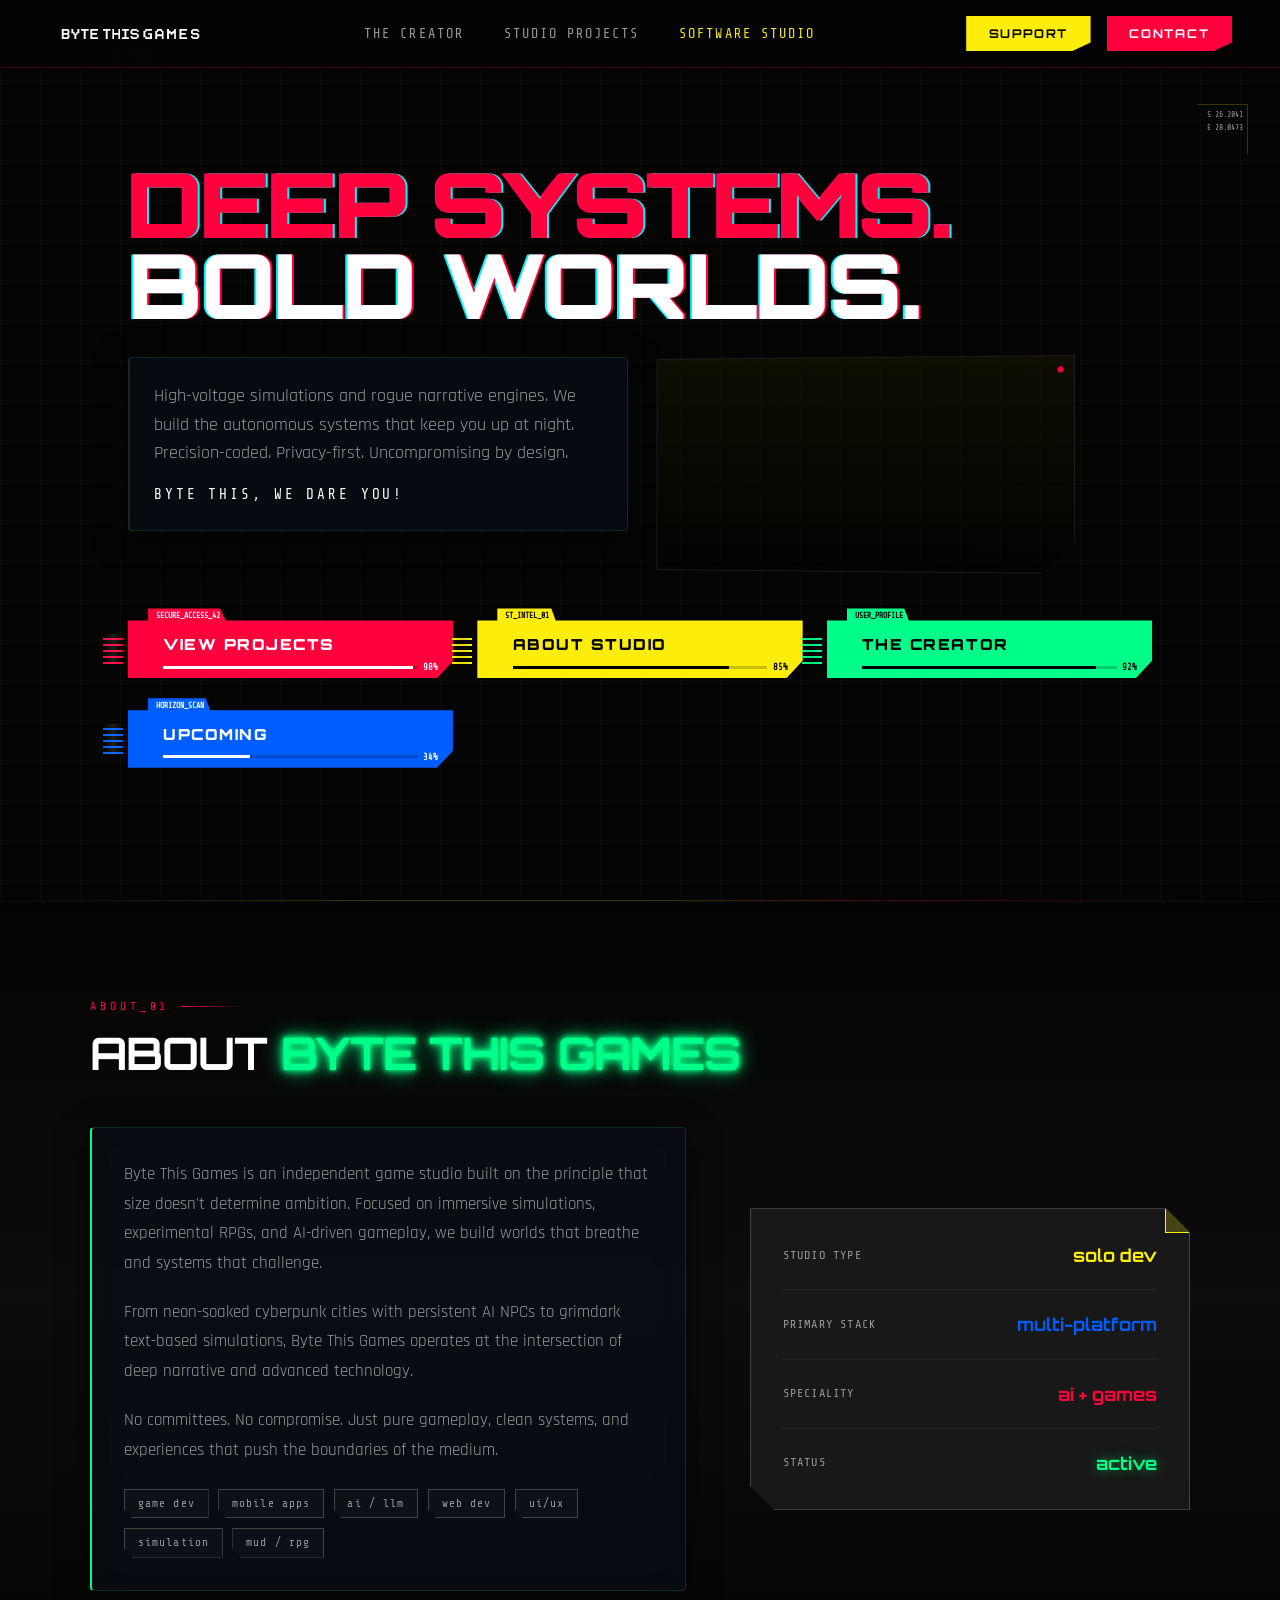
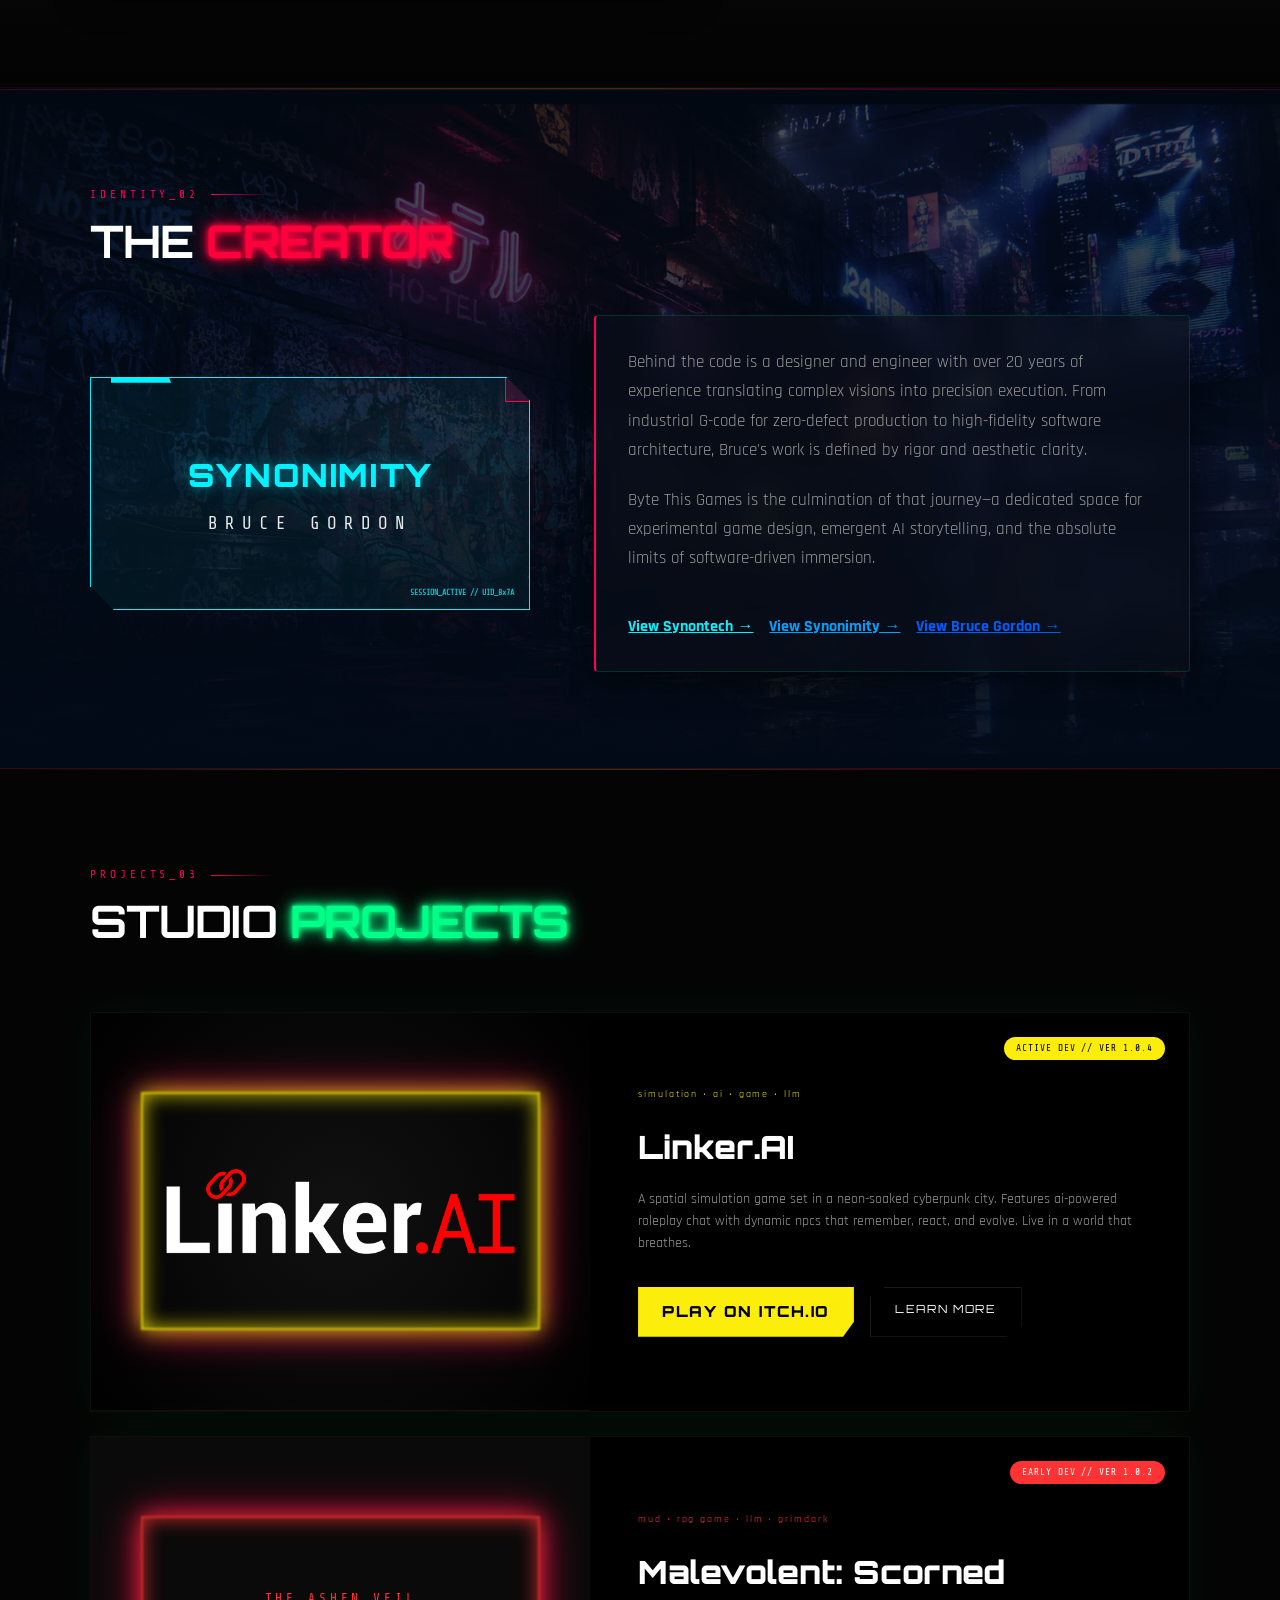
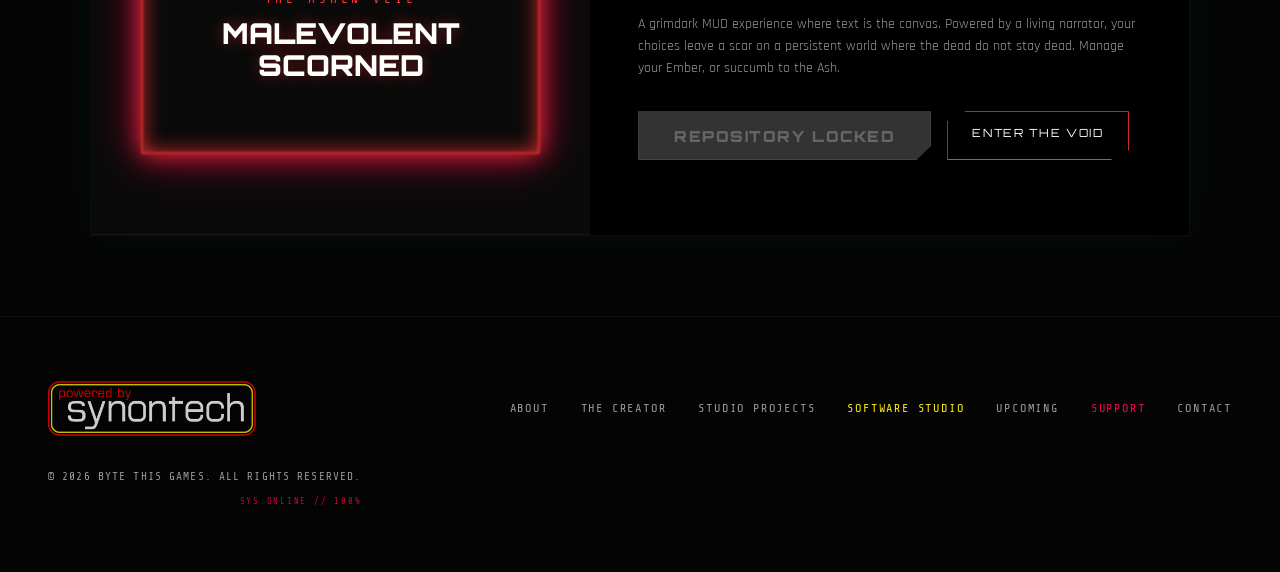
==== commit 3742c403: "feat: enhance creator profile card with neon styling and tactical UI metadata" ====
--- a/index.html
+++ b/index.html
@@ -269,11 +269,17 @@
 
       <div class="about-grid creator-grid">
         <div class="about-visual reveal">
-          <div class="about-box creator-box">
+          <div class="about-box creator-box" style="border-color: var(--neon-cyan); background: rgba(0, 243, 255, 0.05); position: relative; overflow: visible;">
+            <!-- Tactical Header Tab -->
+            <div class="btn-module-tab" style="background: var(--neon-cyan); color: #000; top: -12px; left: 20px; position: absolute;">ID_VERIFIED</div>
+
             <div class="creator-identity">
-              <div class="creator-handle">Synonimity</div>
-              <div class="creator-name">Bruce Gordon</div>
-            </div>
+              <div class="creator-handle" style="color: var(--neon-cyan); text-shadow: 0 0 15px rgba(0, 243, 255, 0.5);">Synonimity</div>
+              <div class="creator-name" style="color: #fff; opacity: 0.9;">Bruce Gordon</div>
+            </div>
+
+            <!-- Status line flair -->
+            <div class="btn-status" style="color: var(--neon-cyan); bottom: 10px; right: 15px; position: absolute; font-size: 0.5rem; opacity: 0.8;">SESSION_ACTIVE // UID_8x7A</div>
           </div>
         </div>
 
